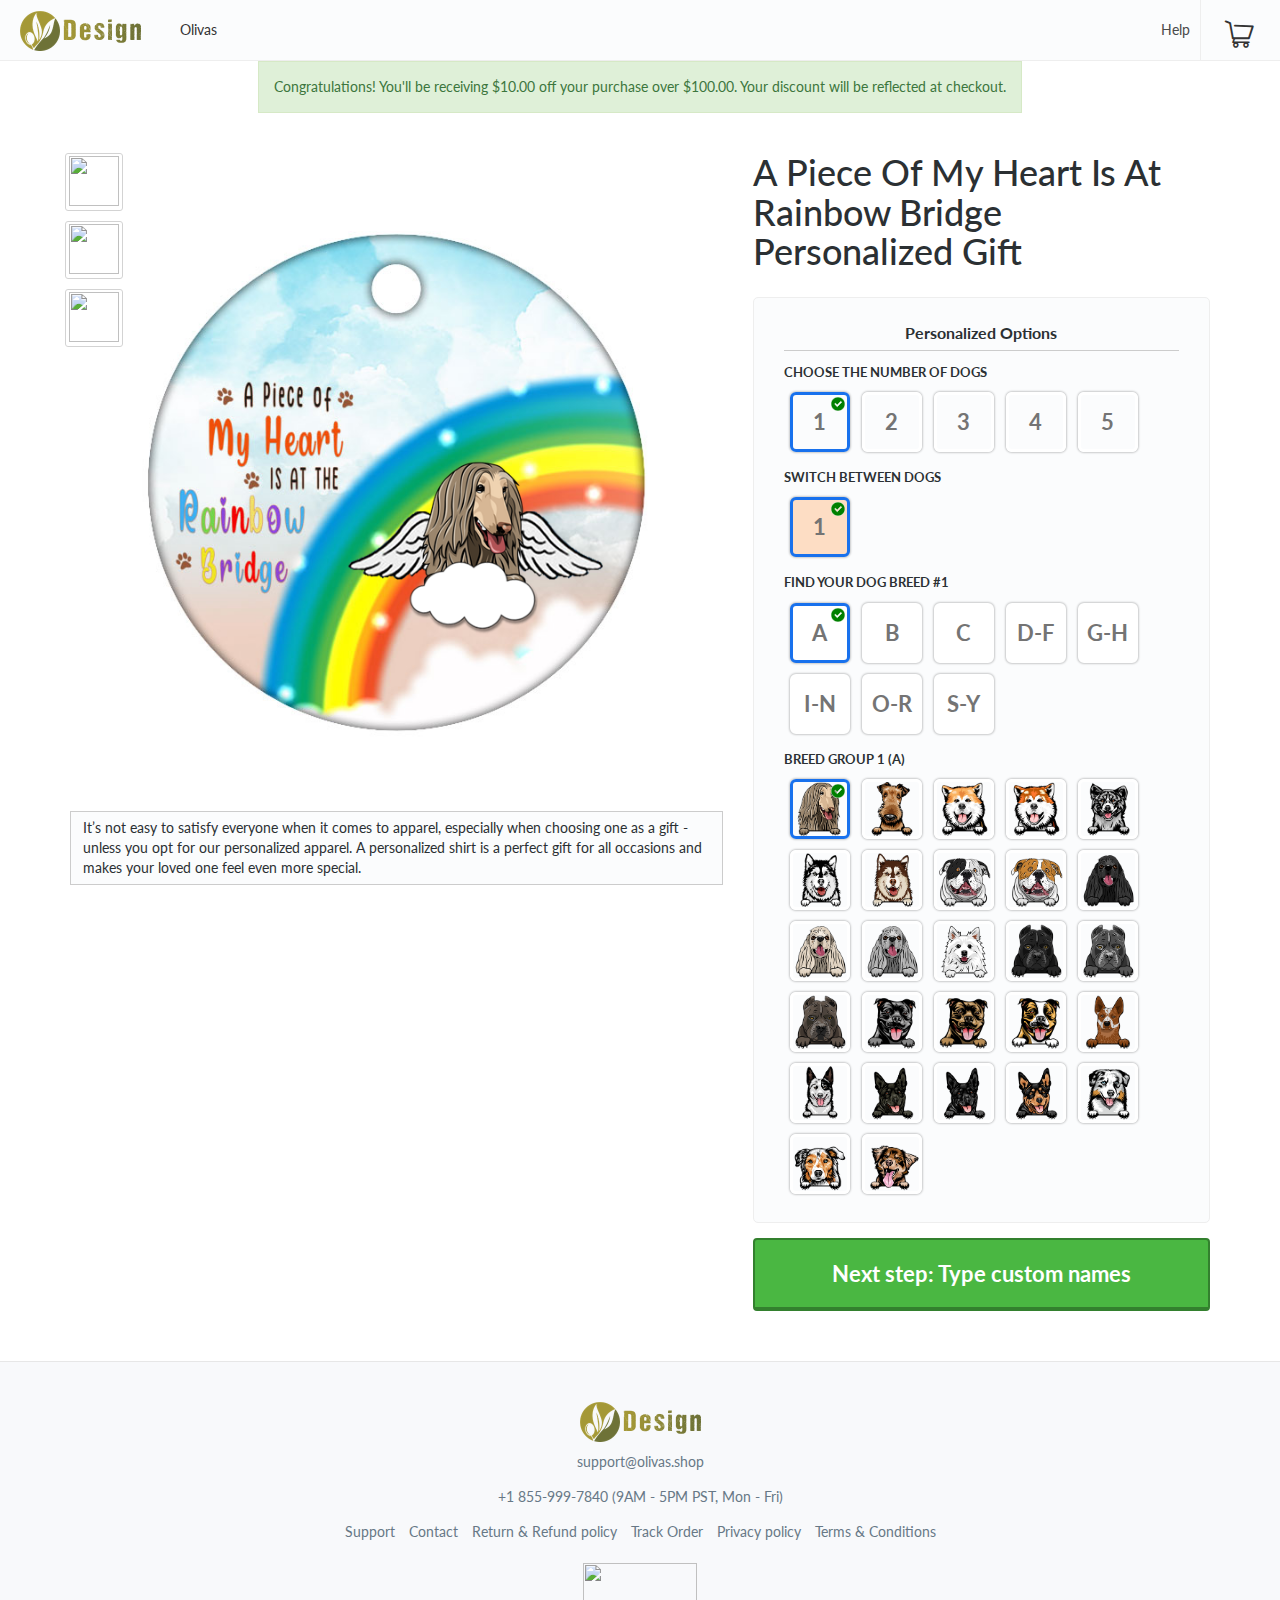
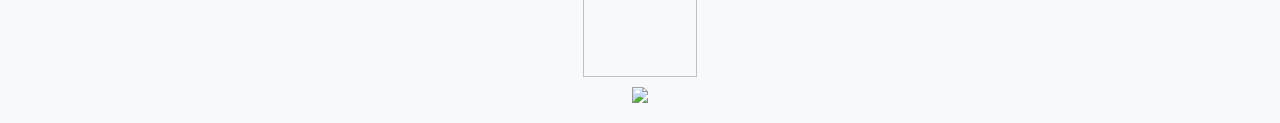
==== a-peace-of-my-heart-is-at-rainbow-bridge.html @ f7ccbc28 "thay đổi nhiều" ====
<html lang="en">
<head>
    <style type="text/css">
        @charset "UTF-8";[ng\:cloak],[ng-cloak],[data-ng-cloak],[x-ng-cloak],.ng-cloak,.x-ng-cloak,.ng-hide:not(.ng-hide-animate){display:none !important;}ng\:form{display:block;}.ng-animate-shim{visibility:hidden;}.ng-anchor{position:absolute;}
    </style>
    <meta charset="utf-8">
    <meta http-equiv="X-UA-Compatible" content="IE=edge,chrome=1">
    <meta name="apple-mobile-web-app-capable" content="yes">
    <meta name="apple-mobile-web-app-status-bar-style" content="black">
    <meta name="viewport" content="width=device-width, initial-scale=1">
    <meta name="apple-mobile-web-app-title" content="A Piece Of My Heart Is At Rainbow Bridge">
    <meta property="og:locale" content="en_US">
    <meta property="og:site_name" content="design.olivas.shop">
    <meta property="og:title" content="A Piece Of My Heart Is At Rainbow Bridge">
    <meta property="og:type" content="product">
    <meta property="og:price:amount" content="36.24">
    <meta property="og:price:currency" content="USD">
    <meta property="og:image" content="">
    <meta property="og:image:width" content="1415">
    <meta property="og:image:height" content="741">
    <meta property="og:description" content="">
    <meta property="og:url" content="">
    <meta name="twitter:domain" content="design.olivas.shop">
    <meta name="twitter:card" content="photo">
    <meta name="twitter:description" content="">
    <meta name="twitter:title" content="A Piece Of My Heart Is At Rainbow Bridge">
    <meta name="twitter:image" content="">
    <link rel="icon" href="https://storage.googleapis.com/cart-checkout/c5b3aa13-e2ad-4ecc-a59b-cf5cd68786f5" type="image/x-icon">
    <link rel="shortcut icon" href="https://storage.googleapis.com/cart-checkout/c5b3aa13-e2ad-4ecc-a59b-cf5cd68786f5" type="image/x-icon">
    <link rel="stylesheet"
          href="https://fonts.googleapis.com/css?family=Lato:400,700|Ubuntu|Allerta+Stencil|Anton|Average|Cinzel+Decorative|Graduate|Holtwood+One+SC|Lobster|Open+Sans|Parisienne|Playfair+Display+SC|Press+Start+2P|Shadows+Into+Light|Special+Elite|Ultra|UnifrakturMaguntia|Amarante|Cantora+One|Chela+One|Chicle|Galada|Gamja+Flower|Happy+Monkey|Lily+Script+One|Marko+One|Metal+Mania|Milonga|Mogra|New+Rocker|Oleo+Script+Swash+Caps|Paprika|Pirata+One|Port+Lligat+Sans|Romanesco|Rum+Raisin|Salsa|Sofia&amp;display=swap"
          as="style" onload="this.rel='stylesheet'">
    <link rel="stylesheet"
          href="https://cdn.jsdelivr.net/npm/bootstrap@3.3.6/dist/css/bootstrap.min.css" as="style"
          onload="this.rel='stylesheet'">
    <!--required font-awesome styles. Should be loaded before buy.css -->
    <style type="text/css">
		@font-face {
			font-family: 'FontAwesome';
			src: url('https://cdnjs.cloudflare.com/ajax/libs/font-awesome/4.6.3/fonts/fontawesome-webfont.eot?v=4.6.3');
			src: url('https://cdnjs.cloudflare.com/ajax/libs/font-awesome/4.6.3/fonts/fontawesome-webfont.eot?#iefix&v=4.6.3') format('embedded-opentype'), url('https://cdnjs.cloudflare.com/ajax/libs/font-awesome/4.6.3/fonts/fontawesome-webfont.woff2?v=4.6.3') format('woff2'), url('https://cdnjs.cloudflare.com/ajax/libs/font-awesome/4.6.3/fonts/fontawesome-webfont.woff?v=4.6.3') format('woff'), url('https://cdnjs.cloudflare.com/ajax/libs/font-awesome/4.6.3/fonts/fontawesome-webfont.ttf?v=4.6.3') format('truetype'), url('https://cdnjs.cloudflare.com/ajax/libs/font-awesome/4.6.3/fonts/fontawesome-webfont.svg?v=4.6.3#fontawesomeregular') format('svg');
			font-weight: normal;
			font-style: normal;
		}
		.fa {
			display: inline-block;
			font: normal normal normal 14px/1 FontAwesome;
			font-size: inherit;
			text-rendering: auto;
			-webkit-font-smoothing: antialiased;
			-moz-osx-font-smoothing: grayscale;
		}
		.fa-lg {
			font-size: 1.33333333em;
			line-height: 0.75em;
			vertical-align: -15%;
		}
		.fa-stack {
			position: relative;
			display: inline-block;
			width: 2em;
			height: 2em;
			line-height: 2em;
			vertical-align: middle;
		}
		.fa-angle-up:before {
			content: "\f106";
		}
		.fa-angle-down:before {
			content: "\f107";
		}
		.fa-arrow-left:before {
			content: "\f060";
		}
		.fa-arrow-right:before {
			content: "\f061";
		}
		.fa-exclamation-circle:before {
			content: "\f06a";
		}
		.fa-facebook:before {
			content: "\f09a";
		}
		.fa-twitter:before {
			content: "\f099";
		}
		.fa-pinterest:before {
			content: "\f0d2";
		}
		.fa-search:before {
			content: "\f002";
		}
    </style>
    <link rel="stylesheet" href="/assets/buy.css" type="text/css"/>
    <link rel="stylesheet" href="/assets/style.css" type="text/css"/>
    <link rel="stylesheet" href="/dog/dogs.css" type="text/css"/>
    <style>
		.custom-theme-btn {
			background: #4ab742;
			border: 2px solid #33802e;
			border-bottom-width: 4px;
			border-radius: 4px;
		}
		.custom-theme-btn:hover, .custom-theme-btn:active {
			background: #235920;
			color: white;
		}
		.custom-theme-link {
			color: #4891d0 !important;
		}
		.custom-theme-link:hover {
			color: #326591;
		}
		.custom-theme-link.active-unit {
			color: #4891d0 !important;
		}
		.custom-theme-link.inactive-unit {
			color: #326591 !important;
		}
		.custom-theme-accent {
			color: #2daaef;
		}
		.custom-theme-accent-background {
			background-color: #2daaef;
		}
		.custom-theme-accent-carousel .rn-carousel-control.rn-carousel-control-next {
			color: #2daaef !important;
		}
		.custom-theme-accent-carousel .rn-carousel-control.rn-carousel-control-prev {
			color: #2daaef !important;
		}
		.custome-theme-accent-active-size-border .swatch-item.active {
			border-color: #2daaef;
			background-color: #2daaef;
		}
		.custome-theme-accent-active-size-background .swatch-item.active {
			background-color: #2daaef;
		}
		.buy-page .prodRow .side-images img.selected,
		.custom-theme-accent-active-thumbnail .carousel-thumbnail.selected {
			border: solid 2px #2daaef;
			border-radius: 5px;
		}
		.custom-theme-accent-arrows a {
			color: #2daaef;
		}
		.custom-theme-accent-arrows a:hover {
			color: #2daaef;
		}
		.custom-theme-accent-sidebar .side-image-box.active, .side-image-box:hover {
			border: 1px solid #2daaef !important;
		}
		.custom-theme-loader .loader {
			border-top: 1.1em solid #E8E8E8;
			border-right: 1.1em solid #E8E8E8;
			border-bottom: 1.1em solid #E8E8E8;
			border-left: 1.1em solid #2daaef;
		}
		.custom-theme-link-hover .global-footer, a:hover {
			color: #4891d0 !important;
		}
		.custom-theme-accent-header-border .form-control:focus, .active-storefront, .menu a:hover {
			border-color: #2daaef !important;
		}
		.custom-theme-accent-cart-btn :hover {
		 	color: #2daaef;
		}
		.custom-theme-accent-cart-btn-quantity {
			background-color: #2daaef;
		}
		.buy-page .prodRow .side-images img {
			margin-top: 0;
		}
		.swatch-container label {
			font-size: 22px;
			text-align: center;
			line-height: 54px;
		}
		.bread_alphabe label{
			background:#fff;
		}
		.which_dog label{
			background: rgb(253, 221, 196);
		}
    </style>
    <!-- BS IE10/WinPhone8 workaround -->
    <style type="text/css">
		.ng-hide {
			display: block !important;
			position: absolute;
			top: -9999px;
			left: -9999px;
		}
		@-webkit-viewport   { width: device-width; }
		@-moz-viewport      { width: device-width; }
		@-ms-viewport       { width: device-width; }
		@-o-viewport        { width: device-width; }
		@viewport           { width: device-width; }
    </style>
    <title>A Piece Of My Heart Is At Rainbow Bridge Personalized Gift</title>
    <script type="text/javascript"
            src="https://cdn.jsdelivr.net/npm/opentype.js@latest/dist/opentype.min.js"></script>
    <!--[if IE 9]>
    <script type="text/javascript">var globalIE9 = true;</script>
    <![endif]-->
    <!--load CSS asynchronously -->
    <script>
		/*! loadCSS. [c]2017 Filament Group, Inc. MIT License */
		!function(a){"use strict";var b=function(b,c,d){function e(a){return h.body?a():void setTimeout(function(){e(a)})}function f(){i.addEventListener&&i.removeEventListener("load",f),i.media=d||"all"}var g,h=a.document,i=h.createElement("link");if(c)g=c;else{var j=(h.body||h.getElementsByTagName("head")[0]).childNodes;g=j[j.length-1]}var k=h.styleSheets;i.rel="stylesheet",i.href=b,i.media="only x",e(function(){g.parentNode.insertBefore(i,c?g:g.nextSibling)});var l=function(a){for(var b=i.href,c=k.length;c--;)if(k[c].href===b)return a();setTimeout(function(){l(a)})};return i.addEventListener&&i.addEventListener("load",f),i.onloadcssdefined=l,l(f),i};"undefined"!=typeof exports?exports.loadCSS=b:a.loadCSS=b}("undefined"!=typeof global?global:this);
		/*! loadCSS rel=preload polyfill. [c]2017 Filament Group, Inc. MIT License */
		!function(a){if(a.loadCSS){var b=loadCSS.relpreload={};if(b.support=function(){try{return a.document.createElement("link").relList.supports("preload")}catch(b){return!1}},b.poly=function(){for(var b=a.document.getElementsByTagName("link"),c=0;c<b.length;c++){var d=b[c];"preload"===d.rel&&"style"===d.getAttribute("as")&&(a.loadCSS(d.href,d,d.getAttribute("media")),d.rel=null)}},!b.support()){b.poly();var c=a.setInterval(b.poly,300);a.addEventListener&&a.addEventListener("load",function(){b.poly(),a.clearInterval(c)}),a.attachEvent&&a.attachEvent("onload",function(){a.clearInterval(c)})}}}(this);
    </script>
    <!--end load CSS asynchronously-->
    <script type="text/javascript">
		// customily iframe integration
		window.addEventListener('message', function (event) {
			if (event.data.action === 'add-to-cart') {
				console.log("add to cart called");
				var ngBody = angular.element(document.getElementById("buyBody")).scope();
				console.log(ngBody);
				ngBody.addCartBtn(event.data);
			}
		}, false);
		function createCookie(name,value,millis) {
			if (millis) {
				var date = new Date();
				date.setTime(date.getTime()+ millis);
				var expires = "; expires="+date.toGMTString();
			} else{
				var expires = "";
			}
			document.cookie = name+"="+value+expires+"; path=/";
		}
		function readCookie(name) {
			var nameEQ = name + "=";
			var ca = document.cookie.split(';');
			for(var i=0;i < ca.length;i++) {
				var c = ca[i];
				while (c.charAt(0)==' ') c = c.substring(1,c.length);
				if (c.indexOf(nameEQ) == 0) return c.substring(nameEQ.length,c.length);
			}
			return null;
		}
		function eraseCookie(name) {
			createCookie(name,"",-1);
		}
    </script>
    <!-- Start Visual Website Optimizer Asynchronous Code -->
    <script type="text/javascript">
		var _vwo_code=(function(){
			var account_id=234327,
					settings_tolerance=2000,
					library_tolerance=2500,
					use_existing_jquery=false,
					// DO NOT EDIT BELOW THIS LINE
					f=false,d=document;return{use_existing_jquery:function(){return use_existing_jquery;},library_tolerance:function(){return library_tolerance;},finish:function(){if(!f){f=true;var a=d.getElementById('_vis_opt_path_hides');if(a)a.parentNode.removeChild(a);}},finished:function(){return f;},load:function(a){var b=d.createElement('script');b.src=a;b.type='text/javascript';b.innerText;b.onerror=function(){_vwo_code.finish();};d.getElementsByTagName('head')[0].appendChild(b);},init:function(){settings_timer=setTimeout('_vwo_code.finish()',settings_tolerance);var a=d.createElement('style'),b='body{opacity:0 !important;filter:alpha(opacity=0) !important;background:none !important;}',h=d.getElementsByTagName('head')[0];a.setAttribute('id','_vis_opt_path_hides');a.setAttribute('type','text/css');if(a.styleSheet)a.styleSheet.cssText=b;else a.appendChild(d.createTextNode(b));h.appendChild(a);this.load('//dev.visualwebsiteoptimizer.com/j.php?a='+account_id+'&u='+encodeURIComponent(d.URL)+'&r='+Math.random());return settings_timer;}};}());_vwo_settings_timer=_vwo_code.init();
    </script>
    <script src="//dev.visualwebsiteoptimizer.com/j.php?a=234327&amp;u=https%3A%2F%2Fdesign.olivas.shop%2Flimited-edition&amp;r=0.06662073185073192"
            type="text/javascript"></script>
    <!-- End Visual Website Optimizer Asynchronous Code -->
</head>
<body id="buyBody" ng-controller="BuyCtrl" class="ng-scope">
<!-- ngIf: false -->
<div class="" id="body-wrapper">
    <div class="buy-page content-wrapper" style="min-height: 125px;">
        <nav class="navbar navbar-static-top global-nav"
             ng-class="{'fixed-header': screenSize.getScreenSize() < screenSize.screenSizes.sm}"
             style="">
            <div class="navbar-header navbar-header-buyer LEFT">
                <div class="has-changed"></div>
                <div class="inline ng-isolate-scope">
                    <div class="inline"><a href="https://design.olivas.shop/"><div class="nav-logo-container ng-scope"><img style="max-width:190px" class="img-header-tiny logo" src="assets/logo.png"></div></a></div>
                </div>
                <storefront-menu store="store" class="ng-isolate-scope">
                    <span class="icon-hamburger-icon hidden-md hidden-lg mobile-menu-hamburger ng-scope"
                        id="openMobileMenu" style=""></span>
                    <div class="menu-width-test menu">
                        <ul class="menu-width-test-list">
                            <li>design.olivas.shop</li>
                        </ul>
                    </div>
                    <div class="menu hidden-sm hidden-xs">
                        <ul>
                            <li class="ng-scope" style="">
								<a target="_self" class="ng-binding" href="https://design.olivas.shop/">Olivas</a>
                            </li>
                        </ul>
                    </div>
                   <div class="mobile-menu hidden-md hidden-lg" style="height: 200px;">
					  <div class="menu-header-container">
						<span class="icon-close-icon pull-right" id="mobileMenuclose"></span>
						<div class="menu-header"> Menu </div>
					  </div>
					  <ul>
						<li ng-repeat="menuItem in completeMenu" ng-class="{'menu-item-open': menuItem.open}" class="" style=""><a ng-href="https://olivas.shop/" target="_self" ng-if="!menuItem.children" href="https://olivas.shop/">Olivas</a></li>
						<li ng-repeat="helpItem in helpMenuItems"><a ng-click="openCloseHelpMenu()"> </a><a ng-href="https://olivas.shop/_/track" target="_self" href="/_/track">Track Order</a> </li>
						<li ng-repeat="helpItem in helpMenuItems"><a ng-click="openCloseHelpMenu()"> </a><a ng-href="https://olivas.shop/_/support" target="_self" href="/_/support">Support</a> </li>
					  </ul>
					</div>

                </storefront-menu>
                <div class="header-links-container">
                    <search-bar class="custom-theme-accent-header-border ng-isolate-scope"
                                store="store" toggle-search="store.toggleSearch">
                    </search-bar>
                    <a href="https://olivas.shop/_/support" class="header-link hidden-xs hidden-sm" target="_blank">Help</a>
                    <div class="cart-button custom-theme-accent-cart-btn ng-isolate-scope"
                         onclick="window.location='https://olivas.shop/cart'">
                        <span class="icomoon-cart-icon"></span>
                    </div>
                </div>
            </div>
        </nav>
        <div class="promo-content-wrapper">
            <promo-banner coupon="coupon" invalid-coupon="invalidCoupon" message="promoMessage"
                          class="ng-isolate-scope">
                <div ng-hide="hideBanner" class="promo-banner">
					<div class="alert alert-success promo-banner-center-text ng-binding ng-scope" role="alert" ng-if="coupon.amount &amp;&amp; !invalidCoupon
		 &amp;&amp; !(coupon.minimumAmount == null || coupon.minimumAmount.amount==0)
		 &amp;&amp; coupon.type !== 'shippingPercentOverAmount' &amp;&amp; coupon.type !== 'shippingAmountOverAmount' &amp;&amp; !coupon.type.startsWith('freeShipping')" style=""> Congratulations! You'll be receiving $10.00 off your purchase over $100.00. Your discount will be reflected at checkout. </div>
				</div>
            </promo-banner>
            <div class="container-fluid container">
                <div class="row">
                    <div class="col-md-7">
                        <div class="row mobile-product-title hidden-md hidden-lg">
                            <div class="col-xs-12">
                                <h1 class="margin-top-none campaign-name-title">A Piece Of My Heart Is At Rainbow Bridge Personalized Gift</h1>
                            </div>
                        </div>
                        <div class="container-fluid">
                            <div class="row prodRow">
                                <div class="col-xs-12">
                                    <div class="mocks-container ng-scope" ng-if="!isSmallWindow()"
                                         style="">
                                        <div class="mocks-scroll-overlay hidden-xs hidden-sm"></div>
                                        <div class="mocks-scroll-container" lazy-img-container="">
                                            <div class="side-images hidden-xs hidden-sm custom-theme-accent-sidebar ng-scope" >
                                                <div class="side-image-box custom-theme-accent-sidebar svg-view-parent ng-scope">
													<img class="ng-scope" src="https://banksy.gearint.com/mockuplite?overlayPath=https%3A%2F%2Fgearlaunch-product-images.imgix.net%2Fimg%2Fproduct%2FCircle-Ceramic_82ce4be50f.png&artPath=https%3A%2F%2Fgearlaunch-prod-imgix-secure.imgix.net%2F32bcc933-347c-4b14-a7ca-b4f849a87f7f%3Ffit%3Dclamp%26bg%3DFFFFFF%26ixlib%3Djava-1.1.0%26s%3D25d605a366676db87fa83ecb6ea65d7a&offsetX=38&offsetY=86&imageWidth=628&bgColor=FFFFFF&mockupWidth=700">
    											</div>
												<div class="side-image-box margin-top-sm custom-theme-accent-sidebar svg-view-parent">
													<img class="ng-scope" src="https://banksy.gearint.com/mockuplite?overlayPath=https%3A%2F%2Fgearlaunch-product-images.imgix.net%2Fimg%2Fproduct%2FCircle-Ceramic-Lifestyle-01_52bd4de903.png&artPath=https%3A%2F%2Fgearlaunch-prod-imgix-secure.imgix.net%2F32bcc933-347c-4b14-a7ca-b4f849a87f7f%3Ffit%3Dclamp%26bg%3DFFFFFF%26ixlib%3Djava-1.1.0%26s%3D25d605a366676db87fa83ecb6ea65d7a&offsetX=111&offsetY=183&imageWidth=477&bgColor=FFFFFF&mockupWidth=700">
												</div>
												<div class="side-image-box margin-top-sm custom-theme-accent-sidebar svg-view-parent">
													<img class="ng-scope" src="https://banksy.gearint.com/mockuplite?overlayPath=https%3A%2F%2Fgearlaunch-product-images.imgix.net%2Fimg%2Fproduct%2FCircle-Ceramic-Lifestyle-02_4f10665204.png&artPath=https%3A%2F%2Fgearlaunch-prod-imgix-secure.imgix.net%2F32bcc933-347c-4b14-a7ca-b4f849a87f7f%3Ffit%3Dclamp%26bg%3DFFFFFF%26ixlib%3Djava-1.1.0%26s%3D25d605a366676db87fa83ecb6ea65d7a&offsetX=112&offsetY=273&imageWidth=480&bgColor=FFFFFF&mockupWidth=700">
												</div>
                                            </div>
                                        </div>
                                    </div>
                                    <div class="ng-scope"
                                         ng-if="!isSmallWindow()" style="">
                                        <div id="productImageHolder">
											<div id="drawit">
												<img id="bg" src="dog/bg.jpg"/>
												<div id="all_dogs" class="dog_num_1">
													<img id="wings1" class="nth1" src="dog/wings.png" alt="wings"/>
													<img id="dog1" class="nth1" src="dog/breed/a/Afghan%20Hound.png" alt="dog"/>
													<img id="cloud1" class="nth1" src="dog/cloud.png" alt="cloud"/>
													<img id="wings2" class="nth2" src="dog/wings.png" alt="wings"/>
													<img id="dog2" class="nth2" src="dog/breed/a/Afghan%20Hound.png" alt="dog"/>
													<img id="cloud2" class="nth2" src="dog/cloud.png" alt="cloud"/>
													<img id="wings3" class="nth3" src="dog/wings.png" alt="wings"/>
													<img id="dog3" class="nth3" src="dog/breed/a/Afghan%20Hound.png" alt="dog"/>
													<img id="cloud3" class="nth3" src="dog/cloud.png" alt="cloud"/>
													<img id="wings4" class="nth4" src="dog/wings.png" alt="wings"/>
													<img id="dog4" class="nth4" src="dog/breed/a/Afghan%20Hound.png" alt="dog"/>
													<img id="cloud4" class="nth4" src="dog/cloud.png" alt="cloud"/>
													<img id="wings5" class="nth5" src="dog/wings.png" alt="wings"/>
													<img id="dog5" class="nth5" src="dog/breed/a/Afghan%20Hound.png" alt="dog"/>
													<img id="cloud5" class="nth5" src="dog/cloud.png" alt="cloud"/>
												</div>
												<img id="preview_img" src="https://banksy.gearint.com/mockuplite?overlayPath=https%3A%2F%2Fgearlaunch-product-images.imgix.net%2Fimg%2Fproduct%2FCircle-Ceramic_82ce4be50f.png&artPath=https%3A%2F%2Fgearlaunch-prod-imgix-secure.imgix.net%2Fb0e60e83-e345-42d5-a26c-4ad673e74e19%3Ffit%3Dclamp%26bg%3DFFFFFF%26ixlib%3Djava-1.1.0%26s%3D49d671655a68b20740e0b4473dcc291c&offsetX=32&offsetY=86&imageWidth=630&bgColor=FFFFFF&mockupWidth=700" style="display:none"/>
											</div>
                                        </div>
                                    </div>
                                </div>
                            </div>
                        </div>
                        <div id="ProductDetails" class="tabcontent hidden-xs hidden-sm" style="display: block;">
                            It’s not easy to satisfy everyone when it comes to apparel, especially when choosing one as a gift - unless you opt for our personalized apparel. A personalized shirt is a perfect gift for all occasions and makes your loved one feel even more special.
                        </div>
                    </div>
                    <div class="col-md-5">
                        <div class="row desktop-product-title hidden-xs hidden-sm">
                            <div class="col-md-12">
                                <h1 class="margin-top-none campaign-name-title">A Piece Of My Heart Is At Rainbow Bridge Personalized Gift</h1>
                                <div class="text-center hidden-lg hidden-md truncated short-description margin-bottom-none">
                                    <small><span class="description"></span></small>
                                </div>
                                <div class="text-center hidden-lg hidden-md margin-top-none margin-bottom-sm read-more-link">
                                    <a href="" ng-click="readMore()"><small>Read more</small></a>
                                </div>
                            </div>
                        </div>
                        <div class="desktop-description hidden-xs hidden-sm">
                            <div class="description"></div>
                        </div>
                        <div class="product-selection-container">
                            <div class="container-fluid">
                                <div class="related-products row hidden-lg hidden-md">
                                    <div class="col-md-12">
                                        <div class="available-styles">
											<div class="productSelect tab-content tab-designer thumbnails-container uncategorized">
												<div class="carousel-container">
													<ul class="carousel">
														<li ng-repeat="v in splitVariants"
															class="ng-scope">
															<div ng-repeat="variant in v"
																 class="carousel-thumbnail-container custom-theme-accent-active-thumbnail svg-view-parent ng-scope">
																<img class="img-responsive img-responsive-fix prod-img carousel-thumbnail custom-theme-accent-active-thumbnail ng-scope" src="https://banksy.gearint.com/mockuplite?overlayPath=https%3A%2F%2Fgearlaunch-product-images.imgix.net%2Fimg%2Fproduct%2FCircle-Ceramic_82ce4be50f.png&artPath=https%3A%2F%2Fgearlaunch-prod-imgix-secure.imgix.net%2F32bcc933-347c-4b14-a7ca-b4f849a87f7f%3Ffit%3Dclamp%26bg%3DFFFFFF%26ixlib%3Djava-1.1.0%26s%3D25d605a366676db87fa83ecb6ea65d7a&offsetX=38&offsetY=86&imageWidth=628&bgColor=FFFFFF&mockupWidth=700">
															</div>
															<div ng-repeat="variant in v"
																 class="carousel-thumbnail-container custom-theme-accent-active-thumbnail svg-view-parent ng-scope">
																<img class="img-responsive img-responsive-fix prod-img carousel-thumbnail custom-theme-accent-active-thumbnail ng-scope" src="https://banksy.gearint.com/mockuplite?overlayPath=https%3A%2F%2Fgearlaunch-product-images.imgix.net%2Fimg%2Fproduct%2FCircle-Ceramic-Lifestyle-01_52bd4de903.png&artPath=https%3A%2F%2Fgearlaunch-prod-imgix-secure.imgix.net%2F32bcc933-347c-4b14-a7ca-b4f849a87f7f%3Ffit%3Dclamp%26bg%3DFFFFFF%26ixlib%3Djava-1.1.0%26s%3D25d605a366676db87fa83ecb6ea65d7a&offsetX=111&offsetY=183&imageWidth=477&bgColor=FFFFFF&mockupWidth=700">
															</div>
															<div ng-repeat="variant in v"
																 class="carousel-thumbnail-container custom-theme-accent-active-thumbnail svg-view-parent ng-scope">
																<img class="img-responsive img-responsive-fix prod-img carousel-thumbnail custom-theme-accent-active-thumbnail ng-scope" src="https://banksy.gearint.com/mockuplite?overlayPath=https%3A%2F%2Fgearlaunch-product-images.imgix.net%2Fimg%2Fproduct%2FCircle-Ceramic-Lifestyle-02_4f10665204.png&artPath=https%3A%2F%2Fgearlaunch-prod-imgix-secure.imgix.net%2F32bcc933-347c-4b14-a7ca-b4f849a87f7f%3Ffit%3Dclamp%26bg%3DFFFFFF%26ixlib%3Djava-1.1.0%26s%3D25d605a366676db87fa83ecb6ea65d7a&offsetX=112&offsetY=273&imageWidth=480&bgColor=FFFFFF&mockupWidth=700">
															</div>
														</li>
													</ul>
												</div>
											</div>
                                        </div>
                                    </div>
                                </div>
                            </div>
                           <span ng-if="!isSmallWindow()" class="ng-scope" style=""> </span>
                            <div bs-collapse="" data-start-collapsed="true"
                                 class="swatch-size-container"
                                 ng-class="{'margin-top-sm': model.variant.colors.length < 2}"
                                 ng-hide="model.variant.subCategory === 'CANVAS_TOTE'">
                                <div class="container-fluid">
                                    <div class="row ng-scope"
                                         ng-if="model.color.sizes.length > 0 &amp;&amp;
													!model.variant.productCategory.groupBySubCategory">
                                        <div class="col-md-12">
											<div class="option_title">Personalized options</div>
                                            <h4 class="product-label">Choose The Number Of Dogs</h4>
											<div class="swatch-container">
												<div class="mswatch"><input id="n1" type="radio" name="num" value="1"> <label for="n1">1</label></div>
												<div class="mswatch"><input id="n2" type="radio" name="num" value="2"> <label for="n2">2</label></div>
												<div class="mswatch"><input id="n3" type="radio" name="num" value="3"> <label for="n3">3</label></div>
												<div class="mswatch"><input id="n4" type="radio" name="num" value="4"> <label for="n4">4</label></div>
												<div class="mswatch"><input id="n5" type="radio" name="num" value="5"> <label for="n5">5</label></div>
											</div>
											 <h4 class="product-label">Switch between dogs</h4>
											<div class="swatch-container which_dog">
												<div class="mswatch"><input id="w1" type="radio" name="which" value="1"> <label for="w1">1</label></div>
												<div class="mswatch" style="display:none"><input id="w2" type="radio" name="which" value="2"> <label for="w2">2</label></div>
												<div class="mswatch" style="display:none"><input id="w3" type="radio" name="which" value="3"> <label for="w3">3</label></div>
												<div class="mswatch" style="display:none"><input id="w4" type="radio" name="which" value="4"> <label for="w4">4</label></div>
												<div class="mswatch" style="display:none"><input id="w5" type="radio" name="which" value="5"> <label for="w5">5</label></div>
											</div>
											<h4 class="product-label">Find Your Dog Breed #1</h4>
											<div class="swatch-container bread_alphabe">
												<div class="mswatch"><input id="doga" type="radio" name="alphabe" value="doga"> <label for="doga">A</label></div>
												<div class="mswatch"><input id="dogb" type="radio" name="alphabe" value="dogb"> <label for="dogb">B</label></div>
												<div class="mswatch"><input id="dogc" type="radio" name="alphabe" value="dogc"> <label for="dogc">C</label></div>
												<div class="mswatch"><input id="dogd" type="radio" name="alphabe" value="dogd"> <label for="dogd">D-F</label></div>
												<div class="mswatch"><input id="dogg" type="radio" name="alphabe" value="dogg"> <label for="dogg">G-H</label></div>
												<div class="mswatch"><input id="dogi" type="radio" name="alphabe" value="dogi"> <label for="dogi">I-N</label></div>
												<div class="mswatch"><input id="dogo" type="radio" name="alphabe" value="dogo"> <label for="dogo">O-R</label></div>
												<div class="mswatch"><input id="dogs" type="radio" name="alphabe" value="dogs"> <label for="dogs">S-Y</label></div>
											</div>
											<h4>Breed Group 1 (A)</h4>
											<div class="dogs_container"></div>
                                        </div>
                                    </div>
                                </div>
                                <div class="container-fluid">
                                </div>
                                <div class="container-fluid">
                                    <div class="row collapse am-collapse" bs-collapse-target="">
                                        <div class="col-md-12"
                                             ng-hide="model.variant.subCategory === 'PANTS'">
                                            <div class="table-sizing ng-scope"
                                                 ng-if="model.variant.productCategory.key == 'APPAREL'|| 'ZIP_HOODIES' ">
                                                <div class="unit-text">
                                                    <a ng-click="showInches()"
                                                       ng-class="[{'active-unit' : isInches}, {'inactive-unit' : !isInches}]"
                                                       class="custom-theme-link active-unit">Inches</a>
                                                    |
                                                    <a ng-click="showCentimeters()"
                                                       ng-class="[{'active-unit' : !isInches}, {'inactive-unit' : isInches}]"
                                                       class="custom-theme-link inactive-unit">Centimeters</a>
                                                </div>
                                            </div>
                                        </div>
                                    </div>
                                </div>
                                <div class="text-danger select-size-warning ng-binding ng-hide"
                                     ng-show="(showSizeAlert() || showModelAlert() || !isPersonalizationUpdated.FRONT || !isPersonalizationUpdated.BACK) &amp;&amp; screenSize.getScreenSize() >= screenSize.screenSizes.sm">
                                    <i class="fa fa-exclamation-circle" aria-hidden="true"></i>
                                </div>
                            </div>
                        </div>
                        <div class="container-fluid">
                            <div class="text-danger color-unavailable-warning ng-hide"
                                 ng-show="isColorUnavailable()">
                                <i class="fa fa-exclamation-circle" aria-hidden="true"></i> Sorry,
                                this product is no longer available. Please choose another option.
                            </div>
                            <!-- ngIf: screenSize.getScreenSize() >= screenSize.screenSizes.sm -->
                            <div ng-if="screenSize.getScreenSize() >= screenSize.screenSizes.sm"
                                 class="qty-and-add-cart-container row ng-scope" style="">
								 
                                    <div class="button-container">
										<div id="rendering" style="display:none">
											<h3>Rendering mockups</h3>
											<div class="lds"><div></div><div></div><div></div></div>
										</div>
                                        <button id="nextstep" class="btn btn-cc btn-spinner buy-it-now-btn add-to-cart-btn custom-theme-btn ng-binding ng-scope">Next step: Type custom names</button>
                                    </div>
                            </div>
                        </div>
                    </div>
                </div>
            </div>
        </div>
    </div>
    <!-- ngIf: screenSize.getScreenSize() < screenSize.screenSizes.sm -->
    <footer class="global-footer footer-wrapper footer-with-support-info"
            ng-class="{'mobile-footer': screenSize.getScreenSize() < screenSize.screenSizes.sm}"
            style="">
        <div class="text-center">
           <img style="max-width:190px" class="img-header-tiny logo" src="assets/logo.png"/>
            <div ng-bind="store.support.email" class="store-email ng-binding">support@olivas.shop
            </div>
            <div class="store-email">+1 855-999-7840 (9AM - 5PM PST, Mon - Fri)</div>
            <ul>
                <li><a href="https://olivas.shop/_/support" target="_self" ui-sref-active="active"
                       class="custom-theme-link-hover">Support</a></li>
                <li><a href="https://olivas.shop/contact" target="_self" ui-sref-active="active"
                       class="custom-theme-link-hover">Contact</a></li>
                <li><a href="https://olivas.shop/what-is-your-return-and-refund-policy" target="_self"
                       ui-sref-active="active" class="custom-theme-link-hover">Return &amp; Refund
                    policy</a></li>
                <li><a href="https://olivas.shop/b2/_/track-order" target="_self" ui-sref-active="active"
                       class="custom-theme-link-hover">Track Order</a></li>
                <li><a href="https://olivas.shop/_/privacy" ui-sref-active="active" class="custom-theme-link-hover">Privacy
                    policy</a></li>
                <li><a href="https://olivas.shop/_/terms" ui-sref-active="active" class="custom-theme-link-hover">Terms
                    &amp; Conditions</a></li>
                <!-- ngIf: store.aboutUs.show && store.aboutUs.officeAddress -->
            </ul>
            <div class="powered-by">
                <img src="https://olivas.shop/img/powered-by-grey-01.png">
            </div>
            <img src="https://olivas.shop/img/credit/creditcards.png?v=226164"
                 class="img-responsive inline credit-cards">
            <div class="legal-line ng-binding" ng-bind="store.legalLine"></div>
        </div>
    </footer>
</div>
<script type="text/javascript">
	function httpGetAsync(theUrl, callback)
	{
		var xmlHttp = new XMLHttpRequest();
		xmlHttp.onreadystatechange = function() {
			if (xmlHttp.readyState == 4 && xmlHttp.status == 200)
				callback(xmlHttp.responseText);
		}
		xmlHttp.open("GET", theUrl, true); // true for asynchronous 
		xmlHttp.send(null);
	}
	var dog_map = {}; // map a00 with a/Afghan Hound.png
	var dog_count = 1;
	var dogdata={
		"1":"a00"
	}
	var current_which_dog={
		"1":"1"
	}
	httpGetAsync("dog/dog_map.txt", function(res){
		var lines=res.split("\n");
		var code = "";
		var alphabe = {};
		lines.forEach(function(line){
			var split = line.split(",");
			dog_map[split[0]] = split[1];
			var dog_breed  = split[1].split("/")[1].replace(".png","");
			var dog_class  = 'dog'+split[1].split("/")[0];
			if(!alphabe[dog_class]){
				alphabe[dog_class] = '<div class="swatch-container '+dog_class+'">';
			}
			alphabe[dog_class]+='<div class="mswatch" data-c-tooltip="'+dog_breed+'"><input id="'+split[0]+'" type="radio" name="breed" value="'+split[0]+'"><label for="'+split[0]+'"><img src="dog/breed/'+split[1]+'"></label></div>';
		});
		for (const prop in alphabe) {
			code+=alphabe[prop]+'</div>';
		}
		document.querySelector("div.dogs_container").innerHTML = code;
		document.querySelector("div.swatch-container.doga").classList.add("active");
		document.querySelector("div.dogs_container .mswatch:first-child input").click();
		var radios = document.querySelectorAll('div.dogs_container input[type=radio]');
		radios.forEach(radio => radio.addEventListener('click', function(){
			document.getElementById('preview_img').style.display="none";
		}));
		radios.forEach(radio => radio.addEventListener('change', function(){
			console.log('name:',radio.name,'value:',radio.value);
			if(radio.name=="breed"){ // change dog
				var dog_nth = document.querySelector('input[name="which"]:checked').value;
				document.getElementById('dog'+dog_nth).setAttribute('src','dog/breed/'+dog_map[radio.value]);
				console.log({dog_nth});
				dogdata[dog_nth]=radio.value;
			}
			if(radio.name=="which"){
				if(!dogdata[radio.value]){
					dogdata[radio.value]="a00"; // default is the first dog
				}
				current_which_dog[dog_count]=radio.value;
				document.querySelector('input[name="breed"][value="'+dogdata[radio.value]+'"]').click(); // set the selected dog
				var alphabet = dogdata[radio.value].slice(0,1);
				document.querySelector('input[name="alphabe"][value="dog'+alphabet+'"]').click();
				document.getElementById('dog'+radio.value).setAttribute('src','dog/breed/'+dog_map[dogdata[radio.value]]);
			}
		}));
	});
	
	document.querySelectorAll(".swatch-container").forEach(function(swatchContainer) {
	  swatchContainer.querySelector(".mswatch:first-child input").click();
	});
	document.querySelectorAll("ul.carousel img").forEach(function(img){
		img.addEventListener("click", function(){
			document.querySelectorAll("div.side-images img.selected,ul.carousel img.selected").forEach(function(img2){
				img2.classList.remove('selected');
			});
			this.classList.add('selected');
			
			var url = this.getAttribute("src");
			document.querySelector("#preview_img").setAttribute("src",url);
			document.querySelector("#preview_img").style.display = "block";
		});
	});
	document.querySelectorAll("div.side-images img").forEach(function(img){
		img.addEventListener("click", function(){
			document.querySelectorAll("div.side-image-box.active").forEach(function(img2){
				img2.classList.remove('active');
			});
			this.parentElement.classList.add('active');
			var url = this.getAttribute("src");
			document.querySelector("#preview_img").setAttribute("src",url);
			document.querySelector("#preview_img").style.display = "block";
		});
	});
	var radios = document.querySelectorAll('.swatch-container input[type=radio]');
    radios.forEach(radio => radio.addEventListener('click', function(){
		document.getElementById('preview_img').style.display="none";
	}));
	radios.forEach(radio => radio.addEventListener('change', function(){
		if(radio.name=="alphabe"){
			if(document.querySelector("div.swatch-container.active"))
			document.querySelector("div.swatch-container.active").classList.remove("active");
			document.querySelector("div.swatch-container."+radio.value).classList.add("active");
		}
		if(radio.name=="num"){
			dog_count = parseInt(radio.value);
			document.getElementById("all_dogs").setAttribute('class',"dog_num_"+dog_count); // show dogs on canvas
			document.querySelectorAll("div.which_dog div.mswatch").forEach(div=>{
				div.style.display="none"; // hide all which dog option
			});
			for(i = 1;i<=dog_count;i++){
				if(!dogdata[i])dogdata[i]="a00"; //initialize default dogdata = a00
				document.querySelector("#w"+i).parentNode.style.display="block"; // display the which dog option
			}
			if(!current_which_dog[radio.value]){
				current_which_dog[radio.value]="1";
			}
			document.querySelector("#w"+current_which_dog[radio.value]).click();
		}
	}));
	document.querySelector("#nextstep").addEventListener("click", function() {
		if(dog_count==1){
			window.location.href = "https://olivas.shop/a-piece-of-my-heart-is-at-rainbow-bridge-"+dogdata[1]+"?s=ceramic-ornament-circle&c=White&p=FRONT&pr=10";
		}else{
			document.querySelector("#rendering").style.display = "block";
			document.querySelector("#nextstep").style.display = "none";
			var dog_str = "";
			for(var i=1;i<=dog_count;i++){
				dog_str+=dogdata[i];
			}
			httpGetAsync("https://server.olivas.shop/test/"+dog_str, function(res){
				if(res.includes("http")){
					document.querySelector("#rendering").style.display = "none";
					window.location.href = res+'?s=ceramic-ornament-circle&c=White&p=FRONT&pr=10';
				}else{
					alert("Something went wrong. Please try again!");
				}
				document.querySelector("#nextstep").style.display = "block";
			});
		}
	});
	
	//mobile menu
	document.querySelector("#openMobileMenu").addEventListener("click", function() {
		document.querySelector(".mobile-menu").classList.add("open");
	});
	document.querySelector("#mobileMenuclose").addEventListener("click", function() {
		document.querySelector(".mobile-menu").classList.remove("open");
	});
	// resize wrapper (height)
	function resizeDiv() {
	  var myDiv = document.getElementById('productImageHolder');
	  var width = myDiv.offsetWidth;
	  myDiv.style.height = width*741 / 700 + 'px';
	}
	window.addEventListener('resize', resizeDiv);
	resizeDiv();
	/* resize the canvas follow the windows size */
	var el = document.getElementById('drawit');
	var elHeight = el.offsetHeight;
	var elWidth = el.offsetWidth;
	var wrapper = document.getElementById('productImageHolder');
	var scale;

	function reportWindowSize() {
	  scale = Math.min(
		wrapper.offsetWidth / elWidth,
		wrapper.offsetHeight / elHeight
	  );
	  el.style.transform =
		 'scale(' + scale + ')';
	}
	reportWindowSize();
	window.onresize = reportWindowSize;

</script>
<!-- BS IE10/WinPhone8 workaround -->
<script type="text/javascript">
    if (navigator.userAgent.match(/IEMobile\/10\.0/)) {
        var msViewportStyle = document.createElement('style');
        msViewportStyle.appendChild(
                document.createTextNode(
                        '@-ms-viewport{width:auto!important}'
                )
        );
        document.querySelector('head').appendChild(msViewportStyle);
    }
</script>
</body>
</html>
---- assets/buy.css ----
.truncate,.truncate-lg,.truncate-md,.truncate-sm{overflow:hidden;text-overflow:ellipsis;white-space:nowrap}.unselectable,a[data-toggle],a[ng-click]{-webkit-touch-callout:none;-khtml-user-select:none}.control-label span,.menu>ul>li a,.nowrap,.scrollable-tabs,.tab-designer,.truncate,.truncate-lg,.truncate-md,.truncate-sm{white-space:nowrap}.product-search-bar-container{float:left;display:inline-block}.product-search-bar-container .product-search-bar{width:400px}.product-search-bar-container form{padding-top:13px}.product-search-bar-container form input{float:left;width:360px}.product-search-bar-container form .btn{float:right;position:relative;right:6px;background-color:#bbb;border-top-left-radius:0;border-bottom-left-radius:0}.full-length-search-container .input-group{display:block;padding:10px;overflow:hidden;background-color:#ececec}.full-length-search-container .full-length-search-btn{position:absolute;right:10px;z-index:100;border-radius:0;background-color:#bbb}.full-length-search-container input,.full-length-search-container input:active,.full-length-search-container input:focus{border:none;box-shadow:none;outline:0}.full-length-search-container .bottom-spacer{height:1000px}.toggle-product-search{position:absolute;top:4px;right:50px;padding-right:20px;font-size:27px;background-color:#fbfcfd;z-index:1}.btn.active:focus,.btn.focus,.btn:active.focus,.btn:active:focus,.btn:focus,.toggle-product-search .btn.active.focus{outline:0;box-shadow:none}.search-bar-absolute{width:100%;position:absolute;top:60px;left:0;z-index:-1}.search-bar-fixed{width:100%;position:fixed;top:60px;left:0;z-index:999}.search-slider.ng-enter,.search-slider.ng-leave{transition-property:all;transition-duration:.5s;transition-timing-function:ease-in-out}.search-slider.ng-enter,.search-slider.ng-leave.ng-leave-active{top:0}.search-slider.ng-enter.ng-enter-active,.search-slider.ng-leave{top:60px}.tabbed-content__container{background-color:#fff;border:1px solid #eee;margin:30px 15px 20px;min-height:500px}.tabbed-content__container ul.tabbed-content__container__list{list-style:none;border-bottom:1px solid #e6e6e6;padding-left:20px;padding-top:20px;padding-bottom:5px;margin-bottom:0;margin-top:0}.tabbed-content__container ul.tabbed-content__container__list:after,.tabbed-content__container ul.tabbed-content__container__list:before{content:" ";display:table}.icomoon-cart-icon:before,.icon-close-icon:before{content:"\e900"}.tabbed-content__container ul.tabbed-content__container__list:after{clear:both}.tabbed-content__container .tabbed-content__tab{cursor:pointer;float:left;margin-bottom:-1px;position:relative;display:block}.tabbed-content__container li.tabbed-content__tab--active>a.tabbed-content__tab__text{border-bottom:0;padding-bottom:6px;background-color:#fff;color:#555;cursor:default;border-bottom-color:transparent}.tabbed-content__container a.tabbed-content__tab__text{font-weight:600;font-size:16px;text-align:center;margin-right:10px;border-bottom:1px solid #e6e6e6;border-radius:4px 4px 0 0;background-color:#f3f3f3;overflow:hidden;padding:5px 15px}.tabbed-content__container a.tabbed-content__tab__text:focus,.tabbed-content__container a.tabbed-content__tab__text:hover{color:#555;background-color:#fff}.tabbed-content__container a.tabbed-content__tab__text:last-child{border-top:1px solid #eee;border-left:1px solid #eee;border-right:1px solid #eee}.line-graph__title{font-weight:700;font-size:15pt;padding-left:15px;padding-top:15px}.line-graph__container{height:500px;width:90%;padding:15px;margin-right:auto;margin-left:auto;position:relative}.line-graph__graph{width:100%;height:500px;border:1px solid #000;padding:15px}.progress-circle__container{float:left;background-color:#f3f3f3;border:1px solid #e6e6e6;margin-left:11px;margin-right:11px;width:237px;height:136px;position:relative}.progress-circle__indicator{position:relative;float:right;display:inline-block;width:68px;height:68px;margin-top:14px;margin-bottom:14px;margin-right:23px}.progress-circle__header__title{font-size:10pt;font-weight:700;display:block;margin-top:24px;margin-left:19px}.progress-circle__header{display:inline-block}.progress-circle__header__amount{font-size:15pt;font-weight:700;display:block;margin-left:19px;margin-top:7px}.stat-box__label,.stat-box__stat{display:inline-block;font-weight:700;vertical-align:middle}.progress-circle__description{background-color:#fff;border-top:1px solid #e6e6e6;height:40px;padding-left:19px;padding-top:12px;position:absolute;bottom:0;width:100%}.stat-box__container{background-color:#f3f3f3;border:1px solid #e6e6e6;width:237px;height:96px;text-align:center;vertical-align:middle;padding-top:19px}.stat-box__stat{font-size:15pt;width:100%}.stat-box__label{font-size:10pt;width:100%}.color-glblue{color:#2DAAEF}.color-light-green{color:#73B329}.color-theme-blue{color:#2ab2c7}.font-bold{font-weight:700}.img-tiny{max-height:60px}select{font-size:16px}.strike{text-decoration:line-through}.first-letter-caps{text-transform:lowercase}.first-letter-caps:first-letter{text-transform:uppercase}.navbar-support{padding:30px 10px 25px 0;float:right}.navbar-support a{color:#2b3033;font-weight:400;text-decoration:none}.navbar-support a:hover{color:#2ab2c7}.promo-banner .alert{margin-bottom:0}.promo-banner-center-text{display:table;max-width:1170px;margin-left:auto;margin-right:auto;border-radius:0}.alert-xs{margin-top:10px;margin-bottom:10px;padding:5px 10px}.alert-xs a{cursor:pointer;text-decoration:none;font-weight:700}.alert-sm{margin-top:10px;padding:2px 0 2px 10px}a[data-toggle],a[ng-click]{cursor:pointer;-webkit-user-select:none;-moz-user-select:none;-ms-user-select:none;user-select:none}.btn-cc,.unselectable{-webkit-user-select:none;-moz-user-select:none;-ms-user-select:none}@media screen and (-webkit-min-device-pixel-ratio:0){.form-control{font-size:16px!important}}.border-bottom-line{border-bottom:1px solid #E8ECED}.border-top-line{border-top:1px solid #E8ECED}.border-right-line{border-right:1px solid #E8ECED}.padding-top-xs{padding-top:5px}.padding-top-sm{padding-top:10px}.padding-top-md{padding-top:20px}.padding-bottom-xs{padding-bottom:5px}.padding-bottom-sm{padding-bottom:10px}.padding-bottom-md{padding-bottom:20px}.padding-left-sm{padding-left:10px}.padding-right-sm{padding-right:10px}.padding-bottom-none{padding-bottom:0}.margin-top-none{margin-top:0}.margin-top-xs{margin-top:5px}.margin-top-sm{margin-top:10px}.margin-top-md{margin-top:20px}.margin-top-lg{margin-top:40px}.margin-top-xlg{margin-top:80px}.margin-top-minus-15{margin-top:-15px}.margin-bottom-none{margin-bottom:0}.margin-bottom-xs{margin-bottom:5px}.margin-bottom-sm{margin-bottom:10px}.margin-bottom-md{margin-bottom:20px}.margin-bottom-lg{margin-bottom:40px}.margin-bottom-xlg{margin-bottom:80px}.margin-top-bottom-none{margin-top:0;margin-bottom:0}.margin-top-bottom-sm{margin-top:10px;margin-bottom:10px}.margin-left-xs{margin-left:2px}.margin-left-sm{margin-left:4px}.margin-left-md{margin-left:6px}.margin-left-lg{margin-left:8px}.margin-left-xlg{margin-left:10px}.margin-right-xs{margin-right:2px}.margin-right-sm{margin-right:4px}.margin-right-md{margin-right:6px}.margin-right-lg{margin-right:8px}.margin-right-xlg{margin-right:10px}.row-margin-fix .row{margin-left:0;margin-right:0;padding-left:0;padding-right:0}.inline-block{display:inline-block!important}.img-responsive-fix{width:100%}.img-responsive-inline-block img{max-width:100%;height:auto;width:100%;display:inline-block}.img-header-tiny{margin:10px;max-height:40px;z-index:1039;max-width:100%}.description{overflow:hidden}.description img{max-width:100%;max-height:100%;height:auto;display:inline-block}.description .row{margin-left:0;margin-right:0}@media (min-width:768px){.form-control{font-size:14px!important}.col-sm-0{padding-left:0;padding-right:0;width:0}}.btn-cc,.btn-paypal{padding:18px;line-height:31.25px;font-size:22px;text-transform:none;letter-spacing:normal;font-weight:700;font-family:Lato,"Helvetica Neue",Helvetica,Arial,sans-serif;-webkit-font-smoothing:antialiased}.faded-md{opacity:.4}.td-width-20p{width:20%}.td-width-40p{width:40%}.prodLoading,.prodLoading2{background-color:#fff;width:100%;height:100%;position:absolute;top:0;left:0}.inline{display:inline}.am-collapse.in-add{-webkit-animation-name:expand;animation-name:expand}.am-collapse.in-remove{-webkit-animation-name:collapse;animation-name:collapse;display:block}.prodLoading{opacity:.7}.prodLoading .fa-gear{opacity:.6;margin-top:20%;color:#000}.prodLoading2{opacity:.7}.prodLoading2 .fa-gear{opacity:.6;color:#000;margin-top:8%}.truncate-sm{width:200px}.truncate-md{width:450px}.truncate-lg{width:625px}.unselectable{user-select:none}.vertical-align-middle{vertical-align:middle}.align-right{text-align:right}.col-center-block{float:none;display:block;margin-left:auto;margin-right:auto}.text-left{text-align:left}.btn-cc,.btn-paypal,.text-center{text-align:center}.align-center-abs{width:50%;height:50%;overflow:auto;position:absolute;margin:auto;top:0;left:0;bottom:0;right:0}.half-screen{height:50vh}.align-middle-margin{margin:0 auto}.btn-facebook,.btn-pinterest,.btn-twitter{margin-right:10px;margin-bottom:10px;color:#fff}.btn-social{color:#fff;margin-right:10px}.btn-social:focus,.btn-social:hover{color:#fff}.btn-facebook{background-color:#39579A}.btn-facebook:focus,.btn-facebook:hover{color:#fff}.btn-pinterest{background-color:#C8232C}.btn-pinterest:focus,.btn-pinterest:hover{color:#fff}.btn-twitter{background-color:#50ABF1}.btn-twitter:focus,.btn-twitter:hover{color:#fff}.btn-cc{background:#4BB232;border:0 solid #3A8A27;border-bottom-width:4px;border-radius:4px;display:block;color:#fff;user-select:none}.btn-cc:focus{outline:0;color:#fff}.btn-cc:active,.btn-cc:hover{background:#3E9229;color:#fff}.btn-paypal{border-radius:4px;display:block;color:#fff;-webkit-user-select:none;-moz-user-select:none;-ms-user-select:none;user-select:none;background:#296192;border:0 solid #07121B;border-bottom-width:4px}.btn-paypal:focus{outline:0;color:#fff}.btn-paypal:active,.btn-paypal:hover{color:#fff;background:#23547E}.btn-paypal:active{border:0 solid #000;color:#fff}.btn-paypal img{display:inline-block;width:80px;height:24px;position:relative;vertical-align:middle}.btn-checkbox,.btn-checkbox:focus,.btn-checkbox:hover{border-color:#2DAAEF}.btn-checkbox span{color:#2DAAEF}.btn-cancel{color:#828282;border-color:transparent;background-color:transparent;font-weight:700}.btn-cancel.focus,.btn-cancel:focus{color:#fff;background-color:#286090;border-color:#122b40}.btn-cancel.active,.btn-cancel:active,.btn-cancel:hover,.open>.dropdown-toggle.btn-cancel{color:#fff;background-color:#286090;border-color:#204d74}.btn-cancel.active.focus,.btn-cancel.active:focus,.btn-cancel.active:hover,.btn-cancel:active.focus,.btn-cancel:active:focus,.btn-cancel:active:hover,.open>.dropdown-toggle.btn-cancel.focus,.open>.dropdown-toggle.btn-cancel:focus,.open>.dropdown-toggle.btn-cancel:hover{color:#fff;background-color:#204d74;border-color:#122b40}.btn-cancel.active,.btn-cancel:active,.open>.dropdown-toggle.btn-cancel{background-image:none}.btn-cancel.disabled.focus,.btn-cancel.disabled:focus,.btn-cancel.disabled:hover,.btn-cancel[disabled].focus,.btn-cancel[disabled]:focus,.btn-cancel[disabled]:hover,fieldset[disabled] .btn-cancel.focus,fieldset[disabled] .btn-cancel:focus,fieldset[disabled] .btn-cancel:hover{background-color:#337ab7;border-color:#2e6da4}.btn-cancel .badge{color:#337ab7;background-color:#fff}.btn-cancel:active,.btn-cancel:active:focus,.btn-cancel:active:hover,.btn-cancel:focus,.btn-cancel:hover{background-color:transparent;border-color:transparent;color:#9b9b9b;-webkit-box-shadow:none;-moz-box-shadow:none;box-shadow:none}.wrapper-centered{display:flex;align-items:center;justify-content:center;margin-top:13px;margin-bottom:auto}.col-align-bottom,.col-align-middle{display:table-cell;float:none;text-align:center}.col-align-middle{vertical-align:middle}.col-align-bottom{vertical-align:bottom}.col-align-width{width:100%}.buy-page .rn-carousel-control{font-size:4rem}.buy-page .rn-carousel-fix>li{position:relative;margin-left:-100%}.buy-page .rn-carousel-fix>li:first-child{margin-left:0}.clickable-text{color:#1a0dab;text-decoration:underline;cursor:pointer}.editable-type .btn{padding:6px}.editable-type .editable-question{margin-left:5px}.editable-type .editable-click{text-decoration:none;color:#269fb2;border-bottom:dashed 1px #269fb2;padding:6px 0;cursor:pointer;min-height:34px;display:inline-block}.customize-editable-price{width:70%;color:#333!important;border:1px solid #d2d6de!important;border-left:0!important;padding:5px 10px}.input-group .editable-click{padding-left:4px}.input-group-addon{background-color:#EEE!important;border:1px solid #CCC!important;border-radius:4px 0 0 4px!important}.form-control-static-addon{padding-left:5px;border:1px solid #d2d6de;border-left:none}.email-campaigns-modal .modal-header,.offer-modal .modal-header{border-bottom:none;padding-bottom:10px}.form-inline form{display:inline-block;margin-right:2px}i.trash-delete{cursor:pointer}i.trash-delete:hover{color:#d9534f}i.fa-pencil-square-o,i.pencil-edit{cursor:pointer}i.fa-pencil-square-o:hover,i.pencil-edit:hover{color:#2DAAEF}.modal label.control-label{display:inherit;position:absolute;float:right;right:15px}.form-group-combined{width:100%}.form-group-combined .control-label span{color:#a94442}.form-group-combined .form-group-first input{border-top-right-radius:0;border-bottom-right-radius:0}.form-group-combined .form-group-last input{border-top-left-radius:0;border-bottom-left-radius:0}.form-group-combined .form-group{display:inline-block;width:48%;margin-bottom:0}.form-group-combined .form-control{position:relative;float:left;width:100%;margin-bottom:0;display:table-cell;padding-right:0}.buy-modal .modal-header .text-danger,.email-campaigns-modal .modal-header .text-danger,.offer-modal .modal-header .text-danger{position:absolute;left:0;right:0}i.fa.fa-question-circle,i[bs-tooltip]{opacity:.5}i.fa.fa-question-circle:hover,i[bs-tooltip]:hover{color:#2DAAEF;opacity:1}.tags .remove-button{color:#fff!important}.has-success label,.has-success select{color:#3c763d}.has-error label,.has-error select{color:#a94442}.has-error select{background-color:#fcf8e3}.offer-modal .modal-body .cart-img{height:135px}.offer-modal .modal-body .price{margin-top:6px;font-size:1.3em}.offer-modal .modal-footer{background-color:#E8ECED}.email-campaigns-modal .modal-content{width:880px;height:500px}.email-campaigns-modal .modal-content span.campaign-creation-step{height:30px;width:30px;line-height:30px;-moz-border-radius:15px;border-radius:15px;background-color:#2abed3;color:#fff;text-align:center;font-size:1em;display:inline-block}.email-campaigns-modal .modal-content span.campaign-creation-step-name{display:inline-block;text-transform:uppercase;text-align:center;margin-left:10px}.email-campaigns-modal .modal-content .email-modal-header,.email-campaigns-modal .modal-content .store-logo{border-bottom:1px solid #eee;padding:20px}.email-campaigns-modal .modal-content .email-campaign-modal-outer-content{margin-top:30px;margin-left:15%;margin-right:15%;padding:5% 10% 20%;background-color:#fbfbfb;border-radius:5px;border:1px solid #eee}.buy-modal .modal-footer,.email-campaigns-modal .modal-footer{background-color:#E8ECED}.email-campaigns-modal .row{margin-left:5px;margin-right:5px}.email-campaigns-modal .img-header-tiny{display:block;margin:auto}.buy-modal .modal-header{border-bottom:none;padding-bottom:10px}.buy-modal .modal-body .col-xs-1,.buy-modal .modal-body .col-xs-2,.buy-modal .modal-body .col-xs-3,.buy-modal .modal-body .col-xs-4,.buy-modal .modal-body .col-xs-5{padding-left:5px;padding-right:5px}.buy-modal .modal-body .hidden-xs{padding-left:15px}.buy-modal .modal-body .cart-title{border-bottom:1px solid #E8ECED}.buy-modal .modal-body .cart-body .form-group{margin-bottom:0}.buy-modal .modal-body .cart-body .qty{padding:4px}.buy-modal .modal-body .cart-body .price h5{line-height:1;font-weight:700;margin-bottom:0}.buy-modal .modal-body .cart-body .price a,.buy-modal .modal-body .cart-body .price a:hover,.buy-modal .modal-body .cart-body .price a:link{color:#ff4500;font-size:13px;line-height:1;text-decoration:none;cursor:pointer}.buy-modal .modal-body .cart-body .cart-img{width:25px}.buy-modal .modal-body .cart-add{border-top:1px solid #E8ECED}.buy-modal .modal-body .cart-add .price a,.buy-modal .modal-body .cart-add a{display:block;cursor:pointer;text-decoration:none}.buy-modal .modal-footer img{margin-top:8px;display:inline-block;width:42px}.buy-modal .modal-footer .paypal{width:80px!important}.buy-modal .modal-footer .btn{width:100%}quantity{display:inline-block;height:70px}quantity .quantity{border:1px solid #eee;border-radius:5px;display:inline-block;font-weight:700;vertical-align:middle;padding:5px;text-align:center;width:100%;height:100%}quantity .quantity select{border:1px solid #c6c6c6;box-shadow:none;font-weight:400;position:relative;top:-3px;width:48px;height:30px;margin-top:7px;-webkit-appearance:menulist}@media (max-width:991px){quantity .quantity select{border:1px solid #747474;top:-5px;width:62px;height:38px}}quantity .quantity select:focus,quantity .quantity select:hover{outline:0!important;box-shadow:none;-webkit-appearance:menulist}.thumbnail:hover{border-color:#269fb2;cursor:pointer}.thumbnail.active{border-color:#1d7988}.thumbnail.active img{background-color:#60cddd}.radio-modal .radio{border:1px solid #e3e3e3;background:#fcfcfc;border-radius:4px}.radio-modal .radio label{padding:10px 0 10px 30px;display:block;cursor:pointer}.radio-modal .radio strong{color:#333;display:block;font-weight:700;font-size:16px}.radio-modal .radio em{display:block;font-size:12px;color:#999;text-shadow:0 1px 0 #fff}.navbar-header-buyer{width:100%;border-bottom:1px solid #eee}.navbar-header-buyer.LEFT{padding-left:10px}.navbar-header-buyer.CENTER{text-align:center}@media (min-width:992px){.navbar-header-buyer.CENTER{text-align:left}}.global-nav{margin-bottom:20px;height:60px;line-height:60px;font-family:Lato,"Helvetica Neue",Helvetica,Arial,sans-serif}@media (min-width:768px){.global-nav{margin-bottom:40px;height:60px;line-height:60px}}@media (max-width:991px){.global-nav{margin-bottom:25px}.global-nav .LEFT{text-align:left}.global-nav .CENTER{text-align:center}}.global-nav .navbar-static-top{margin-bottom:50px}.global-nav .navbar-header-buyer{background:#FBFCFD;padding:0 15px}@media (max-width:991px){.global-nav .navbar-header-buyer{height:60px}.global-nav .navbar-header-buyer .fa-navicon{position:absolute;font-size:26px;left:14px;top:14px;background-color:#f5f5f5;padding:3px 8px;border-radius:3px;border:1px solid #eee}}@media (min-width:992px){.global-nav .navbar-header-buyer{padding:0 50px 0 0;margin-bottom:30px}}@media (max-width:991px){.global-nav .navbar-header-buyer{margin-bottom:10px}.global-nav .navbar-header-buyer .logo-container .img-header-tiny,.global-nav .navbar-header-buyer .nav-logo-container .img-header-tiny{position:relative;max-width:190px}}.global-nav .navbar-header-buyer .logo-container,.global-nav .navbar-header-buyer .nav-logo-container{width:100%;padding:0 0 0 45px;display:inline}@media (min-width:992px){.global-nav .navbar-header-buyer .logo-container,.global-nav .navbar-header-buyer .nav-logo-container{display:inline;padding:0 20px}}.global-nav .navbar-header-buyer .logo-container .img-header-tiny,.global-nav .navbar-header-buyer .nav-logo-container .img-header-tiny{margin:0;max-height:40px}@media (max-width:991px){.global-nav .navbar-header-buyer .no-menu-padding{padding-left:0}.global-nav .CENTER .logo-container,.global-nav .CENTER .nav-logo-container{padding:0}}.global-nav a:focus,.global-nav a:hover{text-decoration:none}.global-nav .header-link{font-size:14px;color:#4a4a4a;padding-right:20px;padding-left:10px}.global-nav .header-link:focus,.global-nav .header-link:hover{text-decoration:none;color:#0E65B1}.global-nav .checkout-header-link:hover,.global-nav .not-link:focus,.global-nav .not-link:hover{color:#4a4a4a}.global-nav .header-links-container{float:right;padding-right:20px}.global-nav .header-links-container .track-order,.global-nav .header-links-container a:first-child,.global-nav .header-links-container-cart a{padding-right:40px}.global-nav .menu>ul{padding-left:15px}.global-nav .menu>ul>li{margin-right:30px}.global-nav .menu>ul>li>a{color:#333}.global-nav .logo-container .header-link{font-weight:700;font-size:16px}@media (max-width:991px){.global-nav .logo-container .header-link{position:relative;bottom:0;padding-right:0}.padding-left-mobile-0{padding-left:0}}.view-top{margin-bottom:-100px!important;position:relative;z-index:10}.dummy-element{height:100px;margin:15px 0 -100px;position:relative;z-index:3;background:#fff}.global-footer{background:#eee;padding:35px 30px 10px;border-top:1px solid #DEDEDE;min-height:215px;margin-bottom:-120px;position:relative;z-index:5}@media (min-width:768px){.global-footer{padding:30px 0 10px;min-height:143px}.global-footer ul{width:460px}.global-footer ul li{display:inline-block;margin:0 5px}}.global-footer ul{border-bottom:1px solid #bfbfbf;padding:0 0 11px;width:80%;margin:0 auto 13px}.global-footer ul li{text-transform:uppercase;margin-bottom:5px;list-style:none;font-weight:400}.global-footer ul li:last-child{margin-bottom:0}.global-footer ul li a{color:#5f5f5f}.global-footer ul li a:hover{text-decoration:none;color:#0E65B1}.global-footer ul li .active{color:#1f1f1f;font-weight:500}.global-footer ul li .active:hover{color:#5f5f5f}.global-footer .company-name{font-size:16px;font-weight:400;color:#5f5f5f}.global-footer .legal-line{font-size:10px;color:#5f5f5f;font-weight:300}.footer-with-support-info{font-family:Lato,"Helvetica Neue",Helvetica,Arial,sans-serif;background:#F8F9FB;border-top:1px solid #E7E7E7;border-bottom:0;color:#677886;padding:30px 0 20px}.footer-with-support-info .store-email{margin-bottom:15px}.footer-with-support-info ul{border-bottom:0;margin:0 auto 5px}.footer-with-support-info ul li{text-transform:none;display:inline-block;margin:0 5px 5px}.footer-with-support-info ul li a{color:#677886}.footer-with-support-info .credit-cards{max-width:356px}.cart-button{line-height:18px;position:absolute;right:0;top:0;bottom:-12px;width:70px;background-color:transparent;cursor:pointer}.swatch-item,.swatch-item-outer-circle{margin-right:8px;margin-bottom:8px;display:inline-block;background:#fff}@media (min-width:768px) and (max-width:991px){.cart-button{top:-4px;height:60px}}@media (max-width:767px){.cart-button{bottom:-2px;height:60px}}.cart-button :hover{color:#2ab2c7}.cart-button .cart{position:absolute;top:20px;left:22px}@media (min-width:992px){.cart-button{width:80px;border-left:1px solid #eee;height:60px}.cart-button .cart{left:26px}}.cart-button .items-bubble{font-family:Lato,"Helvetica Neue",Helvetica,Arial,sans-serif;text-align:center;position:absolute;top:13px;right:15px;color:#fff;height:18px;width:22px;border-radius:3px;font-size:12px;font-weight:400}@media (min-width:768px) and (max-width:991px){.cart-button .items-bubble{top:15px;right:9px}}@media (max-width:767px){.cart-button .items-bubble{top:11px;right:9px}}.icomoon-cart-icon{font-size:28px;color:#333;position:absolute;right:21px;top:17px}@media (min-width:768px) and (max-width:991px){.icomoon-cart-icon{top:23px}}@media (min-width:992px){.icomoon-cart-icon{font-size:29px;right:25px;top:20px}}@font-face{font-family:icomoon;src:url(/fonts/icomoon.eot?gr1foo);src:url(/fonts/icomoon.eot?gr1foo#iefix) format('embedded-opentype'),url(/fonts/icomoon.ttf) format('truetype'),url(/fonts/icomoon.woff?gr1foo) format('woff'),url(/fonts/icomoon.svg?gr1foo#icomoon) format('svg');font-weight:400;font-style:normal}[class*=" icomoon-"],[class^=icomoon-]{font-family:icomoon!important;speak:none;font-style:normal;font-weight:400;font-variant:normal;text-transform:none;line-height:1;-webkit-font-smoothing:antialiased;-moz-osx-font-smoothing:grayscale}@font-face{font-family:icomoon-menu;src:url(/fonts/menu-icons/icomoon.eot?wbs9ki);src:url(/fonts/menu-icons/icomoon.eot?wbs9ki#iefix) format('embedded-opentype'),url(/fonts/menu-icons/icomoon.ttf) format('truetype'),url(/fonts/menu-icons/icomoon.woff?wbs9ki) format('woff'),url(/fonts/menu-icons/icomoon.svg?wbs9ki#icomoon) format('svg');font-weight:400;font-style:normal}[class*=" icon-"],[class^=icon-]{font-family:icomoon-menu!important;speak:none;font-style:normal;font-weight:400;font-variant:normal;text-transform:none;line-height:1;-webkit-font-smoothing:antialiased;-moz-osx-font-smoothing:grayscale}.icon-hamburger-icon:before{content:"\e901"}.icon-hamburger-icon{font-size:19px;color:#333;padding:11px 0 0 18px}.icon-close-icon{color:#fff;position:relative;right:25px;top:20px;font-size:17px}.icon-close-icon:after{background-color:#fff;position:absolute;width:3px;height:3px;left:7px;z-index:2;top:6px;content:""}.swatch-item{height:39px;border-radius:60px;border:1px solid #dcdfe0}.swatch-item.active{border-color:#2DAAEF}.swatch-item-outer-circle{border-radius:50%;border:1px solid #dcdfe0;width:36px;height:36px;position:relative}.swatch-item-outer-circle.active{border-color:#2DAAEF}.swatch-item-inner-circle{width:30px;height:30px;position:absolute;border-radius:50%;top:2px;left:2px}.swatch-item-baby{width:65px}.fa-baby-size{width:auto}.swatch-item-model{width:auto;padding-left:5px;padding-right:5px}.size-selector{border-radius:5px}.size-selector span{display:block}.menu,.menu>ul>li{display:inline-block}.size-selector.selected{border-color:#000;background-color:#2DAAEF}.size-selector:active,.size-selector:hover{background-color:#f9f9f9}.size-selector .pretty-name{color:#333;margin-left:auto;margin-right:auto;z-index:45;text-align:center;font-size:16px}.modal .size-selector .pretty-name{color:#505050;font-size:14px}.swatch-item .swatch-size .active{background-color:#2DAAEF!important}.colors-border .fa-check{color:#333}.colors-border .fa-check.dark{color:#fff}.mobile-menu-hamburger{position:absolute;left:0;top:10px}.menu .active-storefront,.menu ul>li>a:hover{border-bottom:4px solid #00AFEB;padding-bottom:18px;font-weight:700}.menu .active-storefront:hover{font-weight:700}.menu a.dropdown-top-menu-item{cursor:default}.menu ul>li>a:hover{font-weight:400}.menu .dropdown-container a:hover,.menu .more-menu-li a:hover,.menu ul>li>.dropdown-top-menu-item:hover{border-bottom:0;color:#333}.menu .dropdown-container a:hover{font-weight:400;color:#333}.menu .active-storefront-submenu{background-color:#ddd}.menu .more-menu{font-weight:700}.menu>ul{line-height:20px}.menu>ul>li{position:relative;margin-right:20px}.menu>ul>li a{color:#000;padding-bottom:30px}.menu>ul>li>div{position:absolute;top:15px;left:0;height:30px;width:100%}.menu>ul>li>div>ul{display:none;background-color:#fff;box-shadow:0 0 10px #ccc;border:1px solid #ddd}.menu>ul>li>div>ul::after{content:' ';display:block;background-color:#fff;width:20px;height:20px;position:absolute;transform:rotate(45deg);top:-10px;left:20px;box-shadow:-3px -3px 3px #ddd;border-top:1px solid #ddd;border-left:1px solid #ddd}.menu>ul>li:hover>div>ul{display:block;position:absolute;left:0;top:30px;padding:17px 0}.menu>ul>li:hover>div>ul li{display:block;padding:5px 20px;position:relative}.menu>ul>li:hover>div>ul li i{position:absolute;right:20px;top:8px}.menu>ul>li:hover>div>ul li ul{display:none}.menu>ul>li:hover>div>ul li:hover{background-color:#eee}.menu>ul>li:hover>div>ul li:hover ul{top:0;left:100%;padding:0;display:block;position:absolute;background-color:#fff;box-shadow:0 0 10px #ccc}.menu-width-test{position:absolute;visibility:hidden;pointer-events:none}.mobile-menu{position:fixed;top:0;left:0;width:100%;height:100%!important;transition:.3s;z-index:10000;-webkit-animation:fadein .2s;-moz-animation:fadein .2s;-ms-animation:fadein .2s;-o-animation:fadein .2s;animation:fadein .2s;display:none;font-family:Lato,"Helvetica Neue",Helvetica,Arial,sans-serif;background-color:#181818;overflow:scroll}.mobile-menu.open{left:0;display:block}.mobile-menu .menu-header-container{text-align:center}.mobile-menu .menu-header-container .menu-header{position:absolute;color:#949494;text-transform:uppercase;top:3px;width:100px;left:50%;margin-left:-50px}.mobile-menu ul{list-style-type:none;padding:0}.mobile-menu>ul{padding:0;text-align:center;margin:70px 0 0}.mobile-menu>ul>li{line-height:1;padding:20px}.mobile-menu>ul>li.menu-item-open{background-color:#000;border-top:1px solid #272727;border-bottom:1px solid #272727;padding-bottom:30px;-webkit-animation:fadein .2s;-moz-animation:fadein .2s;-ms-animation:fadein .2s;-o-animation:fadein .2s;animation:fadein .2s}.mobile-menu>ul>li.menu-item-open .active-storefront{text-decoration:underline;text-decoration-color:#00AFEB;-moz-text-decoration:underline solid #00AFEB}.mobile-menu>ul>li.menu-item-open li:first-child{margin-top:-30px}.mobile-menu>ul>li.menu-item-open>a{margin-bottom:0}.mobile-menu>ul>li.menu-item-open li>a{padding:0;line-height:1;color:#eaeaea;font-size:1.2em;display:block}.mobile-menu>ul>li.menu-item-open li>a:first-child{display:none}.mobile-menu>ul>li.menu-item-open li>a:last-child{padding-top:30px}.mobile-menu>ul>li>a{color:#eaeaea;font-size:1.4em}.mobile-menu>ul>li>a:first-child{display:block;padding-top:0}.mobile-menu>ul>li>a:focus,.mobile-menu>ul>li>a:hover{text-decoration:none}.mobile-menu .fa.pull-right{position:absolute;right:30px;top:20px;font-size:1.5em;color:#a7a7a7}@keyframes fadein{from{opacity:0}to{opacity:1}}@-moz-keyframes fadein{from{opacity:0}to{opacity:1}}@-webkit-keyframes fadein{from{opacity:0}to{opacity:1}}@-ms-keyframes fadein{from{opacity:0}to{opacity:1}}@-o-keyframes fadein{from{opacity:0}to{opacity:1}}.loader{position:relative;text-indent:-9999em;-webkit-transform:translateZ(0);-ms-transform:translateZ(0);transform:translateZ(0);-webkit-animation:rotate-spinner .5s infinite linear;animation:rotate-spinner .5s infinite linear}.loader,.loader:after{border-radius:50%}.white-loader-container .loader{border-top-color:rgba(255,255,255,.2);border-right-color:rgba(255,255,255,.2);border-bottom-color:rgba(255,255,255,.2);border-left-color:#fff}@-webkit-keyframes rotate-spinner{0%{-webkit-transform:rotate(0);transform:rotate(0)}100%{-webkit-transform:rotate(360deg);transform:rotate(360deg)}}@keyframes rotate-spinner{0%{-webkit-transform:rotate(0);transform:rotate(0)}100%{-webkit-transform:rotate(360deg);transform:rotate(360deg)}}@media (min-width:321px) and (max-width:767px){.carousel-mask{width:75px;top:16px;right:0}}@media (min-width:768px){.carousel-mask{width:100px;right:0}}.add-to-cart-overlay-container{width:100%;height:100%;position:absolute;text-align:center;top:0;left:0;z-index:999;display:none}.add-to-cart-overlay-container:hover .button-container{display:block;position:absolute;top:50%;width:100%;margin-top:-60px}.add-to-cart-overlay-container:hover .overlay{width:100%;height:100%;position:absolute;top:0;left:0;opacity:.7;background-color:#000;border-radius:3px;transition:background-color .1s;-moz-transition:background-color .1s;-webkit-transition:background-color .1s}.add-to-cart-overlay-container .button-container{display:none}.add-to-cart-overlay-container .button-container a,.add-to-cart-overlay-container .button-container button{width:150px;margin-left:auto;margin-right:auto}.add-to-cart-overlay-container .btn{margin:0 auto;padding:10px 0;border-radius:3px;font-weight:500;text-transform:uppercase;color:#fff}.add-to-cart-overlay-container .add-to-cart-button{margin-bottom:20px}.add-to-cart-overlay-container .view-product-btn{background-color:transparent;border:1px solid #fff;display:block}.add-to-cart-overlay-container .view-product-btn:hover{border-color:#ccc;color:#ccc}.fixed-header{width:100%;position:fixed;top:0;z-index:1001}@media (min-width:992px){.add-to-cart-overlay-container{display:block}}.price-update{font-weight:700;font-size:18px}.price-green{color:#3a8a27;display:inline-block}.powered-by{text-align:center;padding-bottom:10px}.powered-by img{width:114px}.magnifier{position:absolute;border:2px solid #eee;border-radius:10px;height:500px;width:400px;background-color:#fff;background-repeat:no-repeat;overflow:hidden;visibility:hidden;z-index:1038}.magnifier img{width:700px;height:741px}.edit-personalization-nav{padding-left:5px}.edit-personalization-nav a{font-size:16px;margin-left:10px;text-decoration:none}.edit-personalization-nav .active{border-bottom:2px solid #337ab7}.personalization-edit-instructions{text-align:center;color:#fff;font-weight:500;font-size:17px}.personalization-input-container{position:absolute;opacity:0;z-index:-100}.personalization-input-container input{color:transparent;width:100%;height:100%;text-align:center;caret-color:transparent}.personalization-input-container input:focus{outline:0}.modal .personalisation-box .box{border:1px solid #f4f4f4;background:#fbfbfb}.modal .personalisation-box .box-header .box-title{font-size:16px}.modal .personalisation-box label.personalisation-control-label{display:inline-block;max-width:100%;margin-bottom:5px;font-weight:700}.modal .personalisation-box .editable-click{text-decoration:none;color:#269fb2;border-bottom:dashed 1px #269fb2;padding:6px 0;cursor:pointer;min-height:34px;display:inline-block}.modal .personalisation-box option[label*="Allerta Stencil"]{font-family:'Allerta Stencil',sans-serif}.modal .personalisation-box option[label*=Amarante]{font-family:Amarante,cursive}.modal .personalisation-box option[label*=Anton]{font-family:Anton,sans-serif}.modal .personalisation-box option[label*="Arial Rounded MT Bold"]{font-family:'Arial Rounded MT Bold'}.modal .personalisation-box option[label*=Average]{font-family:Average,serif}.modal .personalisation-box option[label*=CantoraOne]{font-family:'Cantora One',sans-serif}.modal .personalisation-box option[label*="Chela One"]{font-family:'Chela One',cursive}.modal .personalisation-box option[label*=Chicle]{font-family:Chicle,cursive}.modal .personalisation-box option[label*="Cinzel Decorative"]{font-family:'Cinzel Decorative',cursive}.modal .personalisation-box option[label*=Freshman]{font-family:Freshman}.modal .personalisation-box option[label*=Galada]{font-family:Galada,cursive}.modal .personalisation-box option[label*="Gamja Flower"]{font-family:'Gamja Flower',cursive}.modal .personalisation-box option[label*=Graduate]{font-family:Graduate,cursive}.modal .personalisation-box option[label*="Happy Monkey"]{font-family:'Happy Monkey',cursive}.modal .personalisation-box option[label*=Hello]{font-family:Hello-thinh}.modal .personalisation-box option[label*="Holtwood One SC"]{font-family:'Holtwood One SC',serif}.modal .personalisation-box option[label*="Lily Script One"]{font-family:'Lily Script One',cursive}.modal .personalisation-box option[label*=Lobster]{font-family:Lobster,cursive}.modal .personalisation-box option[label*="Marko One"]{font-family:'Marko One',serif}.modal .personalisation-box option[label*="Metal Mania"]{font-family:'Metal Mania',cursive}.modal .personalisation-box option[label*=Milonga]{font-family:Milonga,cursive}.modal .personalisation-box option[label*=Mogra]{font-family:Mogra,cursive}.modal .personalisation-box option[label*="New Rocker"]{font-family:'New Rocker',cursive}.modal .personalisation-box option[label*="Oleo Script Swash Caps"]{font-family:'Oleo Script Swash Caps',cursive}.modal .personalisation-box option[label*="Open Sans"]{font-family:'Open Sans',sans-serif}.modal .personalisation-box option[label*=Paprika]{font-family:Paprika,cursive}.modal .personalisation-box option[label*=Parisienne]{font-family:Parisienne,cursive}.modal .personalisation-box option[label*="Pirata One"]{font-family:'Pirata One',cursive}.modal .personalisation-box option[label*="Playfair Display SC"]{font-family:'Playfair Display SC',serif}.modal .personalisation-box option[label*="Port Lligat Sans"]{font-family:'Port Lligat Sans',sans-serif}.modal .personalisation-box option[label*="Press Start 2P"]{font-family:'Press Start 2P',cursive}.modal .personalisation-box option[label*=Romanesco]{font-family:Romanesco,cursive}.modal .personalisation-box option[label*="Rum Raisin"]{font-family:'Rum Raisin',sans-serif}.modal .personalisation-box option[label*=Salsa]{font-family:Salsa,cursive}.modal .personalisation-box option[label*="Shadows Into Light"]{font-family:'Shadows Into Light',cursive}.modal .personalisation-box option[label*=Sofia]{font-family:Sofia,cursive}.modal .personalisation-box option[label*="Special Elite"]{font-family:'Special Elite',cursive}.modal .personalisation-box option[label*=Ubuntu]{font-family:Ubuntu,arial}.modal .personalisation-box option[label*=Ultra]{font-family:Ultra,serif}.modal .personalisation-box option[label*=UnifrakturMaguntia]{font-family:UnifrakturMaguntia,cursive}.text-field.font-alerta-stencil{font-family:'Allerta Stencil',sans-serif}.text-field.font-amarante{font-family:Amarante,cursive}.text-field.font-anton{font-family:Anton,sans-serif}.text-field.font-arial{font-family:Arial,Helvetica,sans-serif}.text-field.font-arial-rounded-mt-bold{font-family:'Arial Rounded MT Bold'}.text-field.font-average{font-family:Average,serif}.text-field.font-cantora-one{font-family:'Cantora One',sans-serif}.text-field.font-chela-one{font-family:'Chela One',cursive}.text-field.font-chicle{font-family:Chicle,cursive}.text-field.font-cinzel-decorative{font-family:'Cinzel Decorative',cursive}.text-field.font-freshman{font-family:Freshman}.text-field.font-futura{font-family:futura-pt,'Source Sans Pro',sans-serif}.text-field.font-galada{font-family:Galada,cursive}.text-field.font-gamja-flower{font-family:'Gamja Flower',cursive}.text-field.font-graduate{font-family:Graduate,cursive}.text-field.font-happy-monkey{font-family:'Happy Monkey',cursive}.text-field.font-hello{font-family:Hello-thinh}.text-field.font-holtwood-one-sc{font-family:'Holtwood One SC',serif}.text-field.font-lily-script-one{font-family:'Lily Script One',cursive}.text-field.font-lato{font-family:Lato,"Helvetica Neue",Helvetica,Arial,sans-serif}.text-field.font-lobster{font-family:Lobster,cursive}.text-field.font-marko-one{font-family:'Marko One',serif}.text-field.font-metal-mania{font-family:'Metal Mania',cursive}.text-field.font-milonga{font-family:Milonga,cursive}.text-field.font-mogra{font-family:Mogra,cursive}.text-field.font-new-rocker{font-family:'New Rocker',cursive}.text-field.font-oleo-script-swash-caps{font-family:'Oleo Script Swash Caps',cursive}.text-field.font-open-sans{font-family:'Open Sans',sans-serif}.text-field.font-paprika{font-family:Paprika,cursive}.text-field.font-parisienne{font-family:Parisienne,cursive}.text-field.font-pirata-one{font-family:'Pirata One',cursive}.text-field.font-playfair-display-sc{font-family:'Playfair Display SC',serif}.text-field.font-port-lligat-sans{font-family:'Port Lligat Sans',sans-serif}.text-field.font-press-start-2p{font-family:'Press Start 2P',cursive}.text-field.font-romanesco{font-family:Romanesco,cursive}.text-field.font-rum-raisin{font-family:'Rum Raisin',sans-serif}.text-field.font-salsa{font-family:Salsa,cursive}.text-field.font-shadows-into-light{font-family:'Shadows Into Light',cursive}.text-field.font-sofia{font-family:Sofia,cursive}.text-field.font-special-elite{font-family:'Special Elite',cursive}.text-field.font-ubuntu{font-family:Ubuntu,arial}.text-field.font-ultra{font-family:Ultra,serif}.text-field.font-unifraktur-maguntia{font-family:UnifrakturMaguntia,cursive}body{-webkit-font-smoothing:antialiased;font-smoothing:antialiased;color:#2b3033;font-family:Lato,"Helvetica Neue",Helvetica,Arial,sans-serif}.timer-wrap{display:inline-block;text-align:center;vertical-align:middle;width:24%;color:#6c7478}.active-unit,.inactive-unit{color:#1ab7ea}.timer-wrap .timer-unit{font-size:30px;font-weight:700}.carousel-container{min-height:65px}.timer-wrap-extended{width:32%}.active-unit{font-weight:bolder;text-decoration:underline}.available-styles{margin-right:-15px}@media (min-width:768px){.available-styles{margin-right:-30px}}@media (min-width:992px){.available-styles{margin-right:-30px}.tab-designer{margin-top:-18px;position:relative;z-index:100;background-color:#fbfcfd}}.tab-designer{padding:0 5px 0 0;width:auto;overflow:auto;margin-left:0;margin-right:1px;margin-bottom:0}@media (max-width:991px){.tab-designer{overflow:auto}.tab-designer li:last-child{margin-right:50px}}.tab-designer .carousel{padding-left:0;margin-bottom:0;animation:fadein .7s;transition-timing-function:ease-out}.tab-designer li{list-style:none;display:inline-block}.tab-designer li .carousel-thumbnail-container{display:inline-block;position:relative}.tab-designer li .carousel-thumbnail-container i{position:absolute;top:50%;left:50%;margin-left:-8px;margin-top:-8px;color:#dadada;font-size:20px;z-index:0}.tab-designer li .carousel-thumbnail-container .eu-fulfillable-tag{width:20px;right:5px;height:17px;top:0;position:absolute;z-index:3}.tab-designer li .carousel-thumbnail{border:1px solid #eee;background-color:#fff;border-radius:5px;padding:5px;margin-right:10px;position:relative;z-index:2}@media (max-width:320px){.tab-designer li .carousel-thumbnail{width:70px;height:72px}}@media (min-width:321px) and (max-width:767px){.tab-designer li .carousel-thumbnail{width:80px;height:83px}}@media (min-width:768px) and (max-width:991px){.tab-designer li .carousel-thumbnail{width:80px}}@media (min-width:992px){.tab-designer li .carousel-thumbnail{width:60px;height:60px;margin-right:10px}}.tab-designer li .carousel-thumbnail img{position:relative;z-index:2}.carousel-mask{top:20px;right:15px;position:absolute;z-index:10;pointer-events:none}@media (max-width:320px){.carousel-mask{width:70px;top:13px;right:0}}@media (min-width:321px) and (max-width:767px){.carousel-mask{width:75px;top:16px;right:-15px}}@media (min-width:768px){.carousel-mask{width:100px;right:-20px;top:63px}}@media (max-width:320px){.uncategorized .carousel-mask{width:70px;top:10px;right:0}}@media (min-width:321px) and (max-width:767px){.uncategorized .carousel-mask{width:75px;top:16px;right:0}}@media (min-width:768px){.uncategorized .carousel-mask{width:100px;top:20px;right:-20px}}@media (min-width:992px){.uncategorized{margin-top:0}.uncategorized .carousel-mask{display:none}}.unit-text{text-align:center;color:#9e9e9e}.buy-page .design-printed-style,.buy-page .share-heading,.buy-page .short-description{color:#6c7478}.campaign-timespan{font-size:24px;margin-bottom:20px}@media (max-width:767px){.campaign-timespan{font-size:18px;margin-top:5px;margin-bottom:0}}.carousel-control.left,.carousel-control.right{background-image:none}.carousel-control>.fa{font-size:40px;position:absolute;top:50%;z-index:5;display:inline-block;margin-top:-20px}.buy-page{padding-bottom:50px}.buy-page .promo-content-wrapper .spacer{height:60px}.buy-page .navbar,.buy-page .navbar-header-buyer{margin-bottom:0}.buy-page .container{padding-top:15px}@media (min-width:480px){.buy-page .container{padding-top:25px}}@media (min-width:992px){.buy-page .container{padding-top:40px}}.buy-page .container .nav-breadcrumb{padding-bottom:20px}.buy-page .navbar-static-top{z-index:1039}.buy-page .colors{cursor:pointer}.buy-page .truncated{max-height:20px;position:relative;display:block;overflow:hidden}.buy-page button.square{height:37px;width:37px;border-radius:5px;background-color:#fff;border:1px solid #E8ECED}.buy-page button.square .selected{border:1px solid #2DAAEF;background-color:#E8ECED}.buy-page button.green{background:#73B329;border-color:#73B329}@media (max-width:991px){.buy-page .campaign-name-title{text-align:center;font-size:18px;margin-bottom:12px;margin-top:10px}}.buy-page .well{background-image:none;border-radius:5px;box-shadow:none;background-color:#fbfcfd;border:1px solid #eee;padding:13px 5px}@media (max-width:767px){.buy-page .well{text-align:center;max-width:350px;padding:13px 5px;margin:10px auto 5px}.buy-page .well .timer-wrap{width:auto;text-align:center;margin:0 6px}.buy-page .well .timer-unit{font-size:22px;line-height:1;font-weight:500;color:#4d4d4d}}.buy-page .well .timer-wrap{padding:0}.buy-page .well .timer-desc{text-transform:uppercase;font-size:10px;font-weight:500}.buy-page .well .timer-desc,.buy-page .well .timer-unit{display:inline}.buy-page .product-selection-container .swatch-size-container h4,.buy-page .product-selection-container .swatch-size-container h5,.buy-page .shipping-info h4{display:inline-block}.buy-page count-down,.buy-page timer{width:100%}.buy-page h4{text-transform:uppercase;font-size:14px;margin-bottom:10px;margin-top:20px;font-weight:700}.buy-page h4:nth-child(3){margin-top:10px}@media (min-width:768px){.buy-page h4{font-size:13px}.buy-page h4:first-child{margin-top:15px}}.buy-page p{margin:0}.buy-page .shipping-info select{margin-top:15px}@media (min-width:992px){.buy-page .shipping-info select{margin-top:10px;font-size:12px}}.buy-page .product-selection-container{background-color:#fbfcfd;margin:20px -15px 0;padding:0 0 15px;border-top:1px solid #eee;border-bottom:1px solid #eee}@media (min-width:768px){.buy-page .product-selection-container{margin:15px 0 -10px;padding:0 20px 10px;border-radius:5px;border:1px solid #eee}}.buy-page .product-selection-container .product-type{margin:-5px 0}@media (min-width:992px){.buy-page .product-selection-container{padding:15px 15px 20px}.buy-page .product-selection-container .product-type{margin:-5px 0 0}.buy-page .product-selection-container .swatch-size-container h4,.buy-page .product-selection-container .swatch-size-container h5{margin-top:10px}}@media (max-width:991px){.buy-page .product-selection-container .swatch-size-container h4,.buy-page .product-selection-container .swatch-size-container h5{margin-top:10px}}.buy-page .product-selection-container .swatch-size-container .active{color:#fff;border-radius:5px}.buy-page .product-selection-container .swatch-size-container .active .pretty-name{color:#fff;font-weight:700}.buy-page .product-selection-container .loading-spinner{margin-left:-45px;top:50%;margin-top:-15px}.buy-page .product-selection-container .loading-spinner .loader{width:4.5em;height:4.5em;border-width:.6em}.buy-page .svg-overlay{position:absolute;width:calc(90%);height:100%;z-index:3}.buy-page .mobile-prod-img-container{min-height:300px;max-height:500px;overflow:hidden}.buy-page .mobile-description-container{overflow:hidden}.buy-page .description-mobile img{max-width:100%;max-height:100%;height:auto;display:inline-block}.buy-page .description-mobile .row{margin-left:0;margin-right:0}.buy-page .prodRow{position:relative}.buy-page .prodRow .prod-img{margin:auto;max-width:470px;-webkit-animation:fadein;-webkit-animation:.4s;-moz-animation:fadein .4s;-ms-animation:fadein .4s;-o-animation:fadein .4s;animation:fadein;animation:.4s;transition-timing-function:ease-out}.buy-page .prodRow .side-images{z-index:5}.buy-page .prodRow .side-images .side-image-box{cursor:pointer;position:relative;padding:2px;width:58px;height:58px;border:1px solid #d3d3d3;border-radius:3px;z-index:1039;text-align:center;overflow:hidden}.buy-page .prodRow .side-images img{width:50px;z-index:1039}.buy-page .prodRow .side-images .side-image-spinner{width:26px;margin-left:-13px;top:13px}.buy-page .prodRow .side-images .text-center{position:relative;color:grey;z-index:1039}.buy-page .prodRow .side-images .text-center.active{color:#333}.buy-page .prodRow .carousel-image-loading .fa-gear{margin-top:90px}.buy-page quantity{width:80px}@media (min-width:992px){.buy-page .prodRow{min-height:320px}.buy-page .qty-and-add-cart-container{margin-top:25px}}@media (max-width:991px){.buy-page .qty-and-add-cart-container{margin-top:20px}}.buy-page .qty-and-add-cart-container [class*=col-]{padding:0}.buy-page .qty-and-add-cart-container quantity{width:100%}.buy-page .qty-and-add-cart-container .add-to-cart-btn{width:100%;display:block;margin-left:0}.buy-page .table-sizing{background-color:#E8ECED;margin-top:10px;padding:10px 0 10px 20px}@media (max-width:991px){::-webkit-scrollbar{display:none}}@media (min-width:768px){.mobile-experiment-title-top{display:none}}.desktop-shipping-and-satisfaction-container{border-top:1px dotted #eee;margin-top:75px;padding-top:30px}.desktop-shipping-and-satisfaction-container p{font-size:12px}.select-size-warning{font-weight:600;font-size:16px;text-align:center;padding-top:20px}@media (min-width:992px){.select-size-warning{margin:10px 0 -5px}}.fa-exclamation-circle,.select-size-warning{-webkit-animation:fadeIn .35s;animation:fadeIn .35s}.loading-spinner{position:absolute;left:50%;width:80px;margin-left:-40px;top:100px;z-index:1000}.loader,.loader:after{width:9em;height:9em}@media (min-width:992px){.loader,.loader:after{width:11em;height:11em}}.loader{margin:0 auto;font-size:5px;border-width:1em}.side-images .loading-spinner{width:20px;margin-left:-10px;margin-top:-10px;top:50%}.side-images .loading-spinner .loader{font-size:2px}.side-images .loading-spinner .loader,.side-images .loading-spinner .loader:after{width:10em;height:10em}.product-price{padding-top:10px;font-size:16px}@media (min-width:992px){.product-price{font-size:14px}}.product-price .eu-price{color:#717171;font-size:12px}.product-price .eu-faq{font-size:12px;color:#2abed3;cursor:pointer}.scrollable-tabs-container{overflow:hidden;width:100%;position:relative;padding-top:5px;height:68px}@media (min-width:992px){.scrollable-tabs-container{padding:0;height:60px}}.scrollable-tabs{overflow-x:auto;overflow-y:hidden;width:100%;height:60px;position:absolute;border-bottom:0;margin-right:68px}.scrollable-tabs li{display:inline-block;float:none;margin:8px}.scrollable-tabs li:first-child{margin-left:0}.scrollable-tabs li:last-child{padding-right:100px}@media (min-width:992px){.scrollable-tabs li:last-child{padding-right:68px}}.scrollable-tabs>li>a,.scrollable-tabs>li>a:hover{border:0;padding:10px 0 5px}.scrollable-tabs>li>a{color:#99a0a7}.scrollable-tabs>li>a:focus,.scrollable-tabs>li>a:hover{background-color:transparent}@media (min-width:992px){.scrollable-tabs>li>a{padding:0;margin:0}.scrollable-tabs>li>a:hover{padding:0;margin:0;border-bottom:2px solid #2DAAEF}.carousel-mask{display:none}}.scrollable-tabs>li.active>a,.scrollable-tabs>li.active>a:focus,.scrollable-tabs>li.active>a:hover,.scrollable-tabs>li.active>a:hover:focus{font-weight:600;color:#2DAAEF;border:0;background-color:transparent;border-bottom:2px solid #2DAAEF}.tab-mask-desktop{position:absolute;width:68px;height:28px;top:5px;right:-15px;z-index:1000;background-color:#fbfcfd;border-left:1px solid #eee;-webkit-box-shadow:-5px 0 5px -3px #e0e0e0;-moz-box-shadow:-5px 0 5px -3px #e0e0e0;box-shadow:-5px 0 5px -3px #e0e0e0}@media (max-width:991px){.scrollable-tabs>li>a{font-size:1.2em}.tab-mask-desktop{display:none}}.carousel-mask{background:-moz-linear-gradient(left,rgba(252,252,252,.1) 0,rgba(252,252,252,.2) 25%,rgba(252,252,252,.75) 54%,#fcfcfc 100%);background:-webkit-linear-gradient(left,rgba(252,252,252,.1) 0,rgba(252,252,252,.2) 25%,rgba(252,252,252,.75) 54%,#fcfcfc 100%);background:linear-gradient(to right,rgba(252,252,252,.1) 0,rgba(252,252,252,.2) 25%,rgba(252,252,252,.75) 54%,#fcfcfc 100%);height:90px}@media (max-width:320px){.carousel-mask{width:70px;top:60px;right:0}}@media (min-width:321px) and (max-width:767px){.carousel-mask{width:100px;top:61px;right:0}}@media (min-width:768px){.carousel-mask{width:100px;right:-15px}}@media (max-width:320px){div.carousel-mask.tabs{width:70px;top:13px;right:0;height:30px}}@media (min-width:321px) and (max-width:767px){div.carousel-mask.tabs{width:50px;top:20px;right:0;height:30px}}@media (min-width:768px){div.carousel-mask.tabs{width:100px;right:-15px}}.scroll-arrows{display:none}@media (min-width:992px){div.carousel-mask.tabs{display:none}.scroll-arrows{display:block;position:absolute;top:6px;right:0;z-index:4000;font-size:16px}.scroll-arrows a:first-child{margin-right:7px}}.mocks-container .override-mocks-scroll-overlay,.tabcontent{display:none}a.disable-anchor{color:#ccc!important;cursor:default!important}a.disable-anchor:hover{text-decoration:none!important}.sizing-chart-image{width:50%;margin:auto;padding-right:20px}.fixed-button{position:fixed;bottom:0;left:0;width:100%;z-index:999;background-color:#fff}.fixed-button .row-wrapper{background-color:#c6c6c6;overflow:hidden}.fixed-button .select-size-warning{padding-top:10px;margin-bottom:10px}.fixed-button .btn-stretch{width:100%}.fixed-button .btn{width:100%;border-radius:0}.item-quantity{margin-top:20px}.mobile-footer{padding-bottom:80px}.eu-fulfillable-tag{width:60px;position:absolute;right:60px;z-index:1}.mocks-container{position:relative;left:-20px;z-index:5}.mocks-container .fa{font-size:38px;cursor:pointer;background-color:#fff;z-index:0}.mocks-container .fa-angle-up{position:relative;left:18px}.mocks-container .fa-angle-down{position:relative;top:300px;left:-10px;padding-right:25px}.mocks-container .mocks-scroll-overlay{height:265px;width:15px;position:absolute;right:0;left:58px;z-index:2;background-color:#fff}.mocks-container .mocks-scroll-container{height:265px;overflow-y:scroll;position:absolute;background-color:#fff;z-index:1}.mocks-container .override-mocks-scroll-container{height:inherit;overflow-y:hidden}.mocks-container .scroll-btn-disable{color:#ccc!important;cursor:default}.mocks-container .side-images .side-image-box{z-index:0!important}.carousel-image{position:relative;z-index:1;user-select:none;-moz-user-select:none;-khtml-user-select:none;-webkit-user-select:none;-o-user-select:none}.rn-carousel-control.rn-carousel-control-next,.rn-carousel-control.rn-carousel-control-prev{color:#2DAAEF}.countdown-timer{padding-top:20px}.carousel-img-counter{text-align:center;color:#c6c6c6;margin-top:5px}.rn-carousel-spinner{position:absolute;top:150px}.capitalizedText{text-transform:capitalize}.mobiletab,.tab{overflow:hidden;background-color:#fff}.mobiletab button,.tab button{background-color:#fff;float:left;border:1px solid #ccc;outline:0;cursor:pointer;padding:6px 12px;transition:.3s;border-bottom:none;position:relative}.mobiletab{margin-top:15px}.mobiletab button{font-size:12px;padding:4px 6px}.mobiletab button:hover,.tab button:hover{background-color:#ddd}.mobiletab button.active,.tab button.active{background-color:#fbfcfd;border-bottom:1px solid #fbfcfd;cursor:default;position:relative;z-index:1}.tabcontent{padding:6px 12px;border:1px solid #ccc;background-color:#fbfcfd;position:relative;top:-1px}.personalize-it-btn-mobile{color:#fff;background-color:#2daaef;font-weight:700;margin-bottom:10px}.personalize-it-btn-mobile.focus,.personalize-it-btn-mobile:focus,.personalize-it-btn-mobile:hover{color:#fff;text-decoration:none}.mobile-canvas{height:376px}
/*# sourceMappingURL=buy.css.map */
---- assets/style.css ----
.swatch-container{
    display: flex;
    flex-wrap: wrap;
    flex-direction: row;
}
.swatch-container .mswatch{
	margin: 3px 6px;
    position: relative;
    width: auto;
    padding: 0;
}
.swatch-container input {
    display: none;
}
.swatch-container label {
    border: 3px solid #fff !important;
    display: inline-block !important;
    outline: none !important;
	box-shadow: 0 0 2px 1px rgb(0 0 0 / 20%);
	border-radius: 6px!important;
	color: rgb(116, 116, 116);
	cursor: pointer;
	width: 60px;
	height: 60px;
	background-color: transparent;
	overflow: hidden;
}
.swatch-container.hair label{
	overflow:hidden;
}
.swatch-container label img{
	width: 54px;
	height: 54px;
}
.swatch-container.hair label img,
.swatch-container.hair_beard label img{
	height:auto;
}
.swatch-container input:checked ~ label {
    border: #1871ed 3px solid!important;
}
.swatch-container input:checked~label:before,label.choosen:before {
    background-image: url(check-mark.svg);
    background-size: 14px 14px;
    height: 14px;
    width: 14px;
    display: block;
    content: ' ';
    position: absolute;
    top: 5px;
    background-color: transparent;
    right: 5px;
}
#productImageHolder{
	background: url(https://upload.wikimedia.org/wikipedia/commons/b/b1/Loading_icon.gif) no-repeat center;
}
#drawit {
	width:700px;
	height:741px;
    position: relative;
    overflow: hidden;
	margin: auto;transform-origin: 0 0;
}
#drawit img {
    max-width: 100%;
	position:absolute;
}
a#nextstep:focus, a#nextstep:hover {
    color: #ffffff!important;
}
.option_title {
    text-align: center;
    margin: 4px 0px;
    border-bottom: 1px solid #cccccc;
    text-transform: capitalize;
    padding: 5px 0px;
    font-weight: bold;
    font-size: medium;
}
.buy-page .prodRow .side-images img {
    margin-top: 5px;
}
.tab-designer li .carousel-thumbnail{
    margin-top: 8px;
}
/* Base styles for the element that has a c-tooltip */
[data-c-tooltip] {
  position: relative;
  cursor: pointer;
}
/* Base styles for the entire c-tooltip */
[data-c-tooltip]:before,
[data-c-tooltip]:after {
  position: absolute;
  visibility: hidden;
  -ms-filter: "progid:DXImageTransform.Microsoft.Alpha(Opacity=0)";
  filter: progid:DXImageTransform.Microsoft.Alpha(Opacity=0);
  opacity: 0;
  -webkit-transition: opacity 0.2s ease-in-out, visibility 0.2s ease-in-out, -webkit-transform 0.2s cubic-bezier(0.71, 1.7, 0.77, 1.24);
  -moz-transition: opacity 0.2s ease-in-out, visibility 0.2s ease-in-out, -moz-transform 0.2s cubic-bezier(0.71, 1.7, 0.77, 1.24);
  transition: opacity 0.2s ease-in-out, visibility 0.2s ease-in-out, transform 0.2s cubic-bezier(0.71, 1.7, 0.77, 1.24);
  -webkit-transform: translate3d(0, 0, 0);
  -moz-transform: translate3d(0, 0, 0);
  transform: translate3d(0, 0, 0);
  pointer-events: none;
}
/* Show the entire c-tooltip on hover and focus */
[data-c-tooltip]:hover:before,
[data-c-tooltip]:hover:after,
[data-c-tooltip]:focus:before,
[data-c-tooltip]:focus:after {
  visibility: visible;
  -ms-filter: "progid:DXImageTransform.Microsoft.Alpha(Opacity=100)";
  filter: progid:DXImageTransform.Microsoft.Alpha(Opacity=100);
  opacity: 1;
}
/* Base styles for the c-tooltip's directional arrow */
[data-c-tooltip]:before {
	z-index: 1001;
	border: 6px solid transparent;
	background: transparent;
	content: "";
}
/* Base styles for the c-tooltip's content area */
[data-c-tooltip]:after {
	z-index: 1000;
	padding: 8px;
	width: 100px;
	background-color: #000;
	background-color: rgba(51, 51, 51, 0.9);
	color: #fff;
	content: attr(data-c-tooltip);
	font-size: 14px;
	line-height: 1.2;
	left:0!important;
	border-radius:5px;
}
/* Directions */
/* Top (default) */
[data-c-tooltip]:before,
[data-c-tooltip]:after {
	bottom: 100%;
	left: 50%;
}
[data-c-tooltip]:before{
	margin-left: -6px;
	margin-bottom: -12px;
	border-top-color: #000;
	border-top-color: rgba(51, 51, 51, 0.9);
}
div.dogs_container div.swatch-container{
	display:none;
}
div.dogs_container div.swatch-container.active{
	display:flex;
}

#rendering{
	color:#4ab742;
	text-align:center;
}
.lds {
  display: inline-block;
  position: relative;
  width: 80px;
  height: 80px;
}
.lds div {
  display: inline-block;
  position: absolute;
  left: 8px;
  width: 16px;
  background: #4ab742;
  animation: lds 1.2s cubic-bezier(0, 0.5, 0.5, 1) infinite;
}
.lds div:nth-child(1) {
  left: 8px;
  animation-delay: -0.24s;
}
.lds div:nth-child(2) {
  left: 32px;
  animation-delay: -0.12s;
}
.lds div:nth-child(3) {
  left: 56px;
  animation-delay: 0;
}
@keyframes lds {
  0% {
    top: 8px;
    height: 64px;
  }
  50%, 100% {
    top: 24px;
    height: 32px;
  }
}
---- dog/dogs.css ----
.dog_num_1 .nth5, .dog_num_2 .nth5,.dog_num_3 .nth5,.dog_num_4 .nth5,
.dog_num_1 .nth4, .dog_num_2 .nth4,.dog_num_3 .nth4,
.dog_num_1 .nth3, .dog_num_2 .nth3,
.dog_num_1 .nth2{
	display:none;
}
/* 1 dogs*/
.dog_num_1 #wings1{
	width:286px;
	left: 296px;
	top: 403px;
}
.dog_num_1 #dog1{
	width:149px;
	left: 365px;
	top: 346px;
}
.dog_num_1 #cloud1{
	width:147px;
	left: 363px;
	top: 459px;
}

/* 2 dogs*/
.dog_num_2 #wings1{
	width:218px;
	left: 361px;
	top: 344px;
}
.dog_num_2 #dog1{
	width:130px;
	left: 408px;
	top: 288px;
}
.dog_num_2 #cloud1{
	width:111px;
	left: 418px;
	top: 386px;
}
.dog_num_2 #wings2{
	width:218px;
	left: 250px;
	top: 500px;
}
.dog_num_2 #dog2{
	width:130px;
	left: 293px;
	top: 444px;
}
.dog_num_2 #cloud2{
	width:111px;
	left: 303px;
	top: 543px;
}

/* 3 dogs, 4dogs, 5 dogs*/
#wings1,#wings2,#wings3,#wings4,#wings5{
	width:166px;
}
#dog1,#dog2,#dog3,#dog4,#dog5{
	width:90px;
}
#cloud1,#cloud2,#cloud3,#cloud4,#cloud5{
	width:84px;
}
/* 3 dogs */
.dog_num_3 #wings1{
	left: 314px;
	top: 364px;
}
.dog_num_3 #dog1{
	left: 351px;
	top: 330px;
}
.dog_num_3 #cloud1{
	left: 354px;
	top: 396px;
}

.dog_num_3 #wings2{
	left: 397px;
	top: 467px;
}
.dog_num_3 #dog2{
	left: 435px;
	top: 432px;
}
.dog_num_3 #cloud2{
	left: 437px;
	top: 499px;
}
.dog_num_3 #wings3{
	left: 230px;
	top: 500px;
}
.dog_num_3 #dog3{
	left: 268px;
	top: 466px;
}
.dog_num_3 #cloud3{
	left: 270px;
	top: 532px;
}

/* 4 dogs */
.dog_num_4 #wings1{
	left: 314px;
	top: 279px;
}
.dog_num_4 #dog1{
	left: 351px;
	top: 245px;
}
.dog_num_4 #cloud1{
	left: 354px;
	top: 311px;
}

.dog_num_4 #wings2{
	left: 397px;
	top: 382px;
}
.dog_num_4 #dog2{
	left: 435px;
	top: 347px;
}
.dog_num_4 #cloud2{
	left: 437px;
	top: 414px;
}
.dog_num_4 #wings3{
	left: 230px;
	top: 415px;
}
.dog_num_4 #dog3{
	left: 268px;
	top: 381px;
}
.dog_num_4 #cloud3{
	left: 270px;
	top: 447px;
}
.dog_num_4 #wings4{
	left: 341px;
	top: 505px;
}
.dog_num_4 #dog4{
	left: 378px;
	top: 471px;
}
.dog_num_4 #cloud4{
	left: 381px;
	top: 537px;
}

/* 5 dogs */
.dog_num_5 #wings1{
	left: 352px;
	top: 255px;
}
.dog_num_5 #dog1{
	left: 389px;
	top: 221px;
}
.dog_num_5 #cloud1{
	left: 392px;
	top: 287px;
}
.dog_num_5 #wings2{
	left: 435px;
	top: 358px;
}
.dog_num_5 #dog2{
	left: 473px;
	top: 323px;
}
.dog_num_5 #cloud2{
	left: 475px;
	top: 390px;
}
.dog_num_5 #wings3{
	left: 268px;
	top: 391px;
}
.dog_num_5 #dog3{
	left: 306px;
	top: 357px;
}
.dog_num_5 #cloud3{
	left: 308px;
	top: 423px;
}
.dog_num_5 #wings4{
	left:379px;
	top:481px;
}
.dog_num_5 #dog4{
	left: 416px;
	top: 447px;
}
.dog_num_5 #cloud4{
	left: 419px;
	top: 513px;
}
.dog_num_5 #wings5{
	left: 223px;
	top: 526px;
}
.dog_num_5 #dog5{
	left: 260px;
	top: 492px;
}
.dog_num_5 #cloud5{
	left: 263px;
	top: 558px;
}
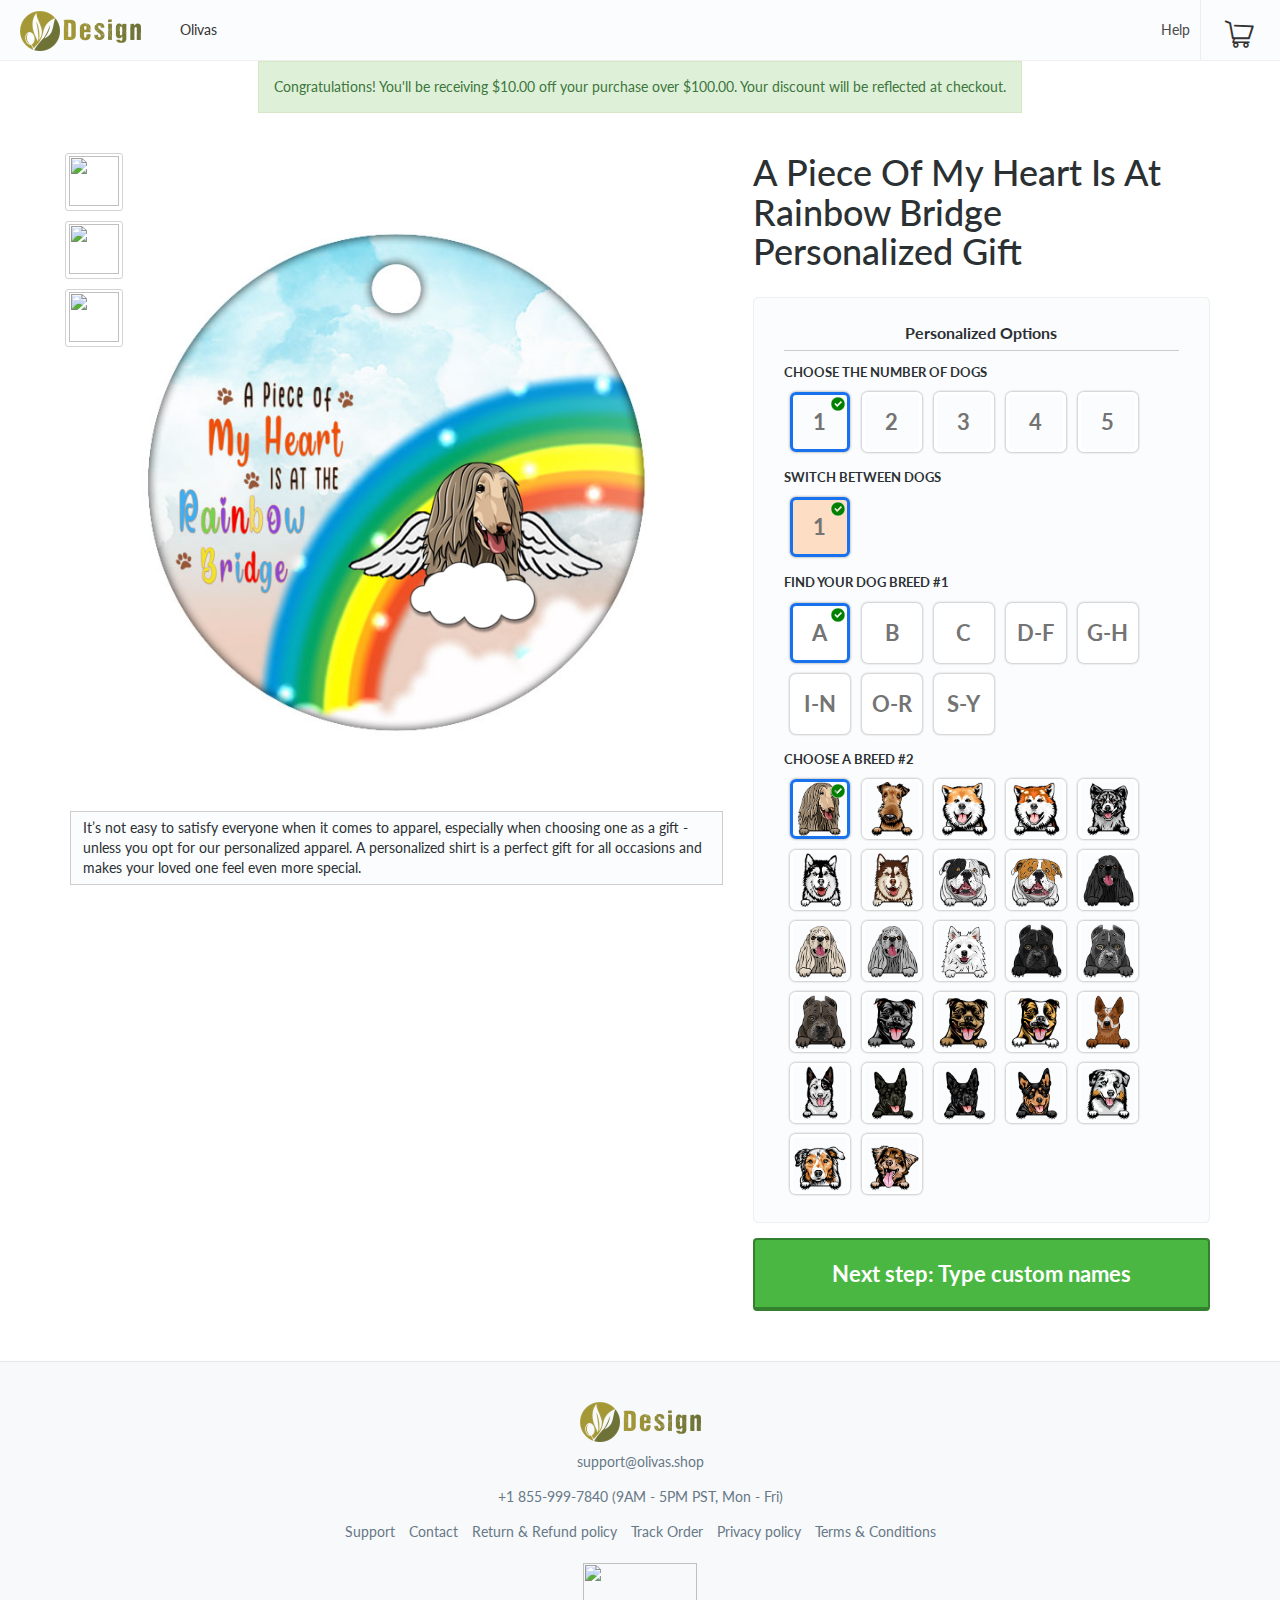
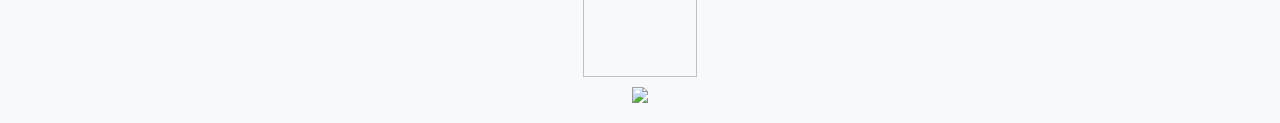
==== commit 1c7f563f: "Update a-peace-of-my-heart-is-at-rainbow-bridge.html" ====
--- a/a-peace-of-my-heart-is-at-rainbow-bridge.html
+++ b/a-peace-of-my-heart-is-at-rainbow-bridge.html
@@ -464,7 +464,7 @@
 												<div class="mswatch"><input id="dogo" type="radio" name="alphabe" value="dogo"> <label for="dogo">O-R</label></div>
 												<div class="mswatch"><input id="dogs" type="radio" name="alphabe" value="dogs"> <label for="dogs">S-Y</label></div>
 											</div>
-											<h4>Breed Group 1 (A)</h4>
+											<h4>Choose a breed #2</h4>
 											<div class="dogs_container"></div>
                                         </div>
                                     </div>
